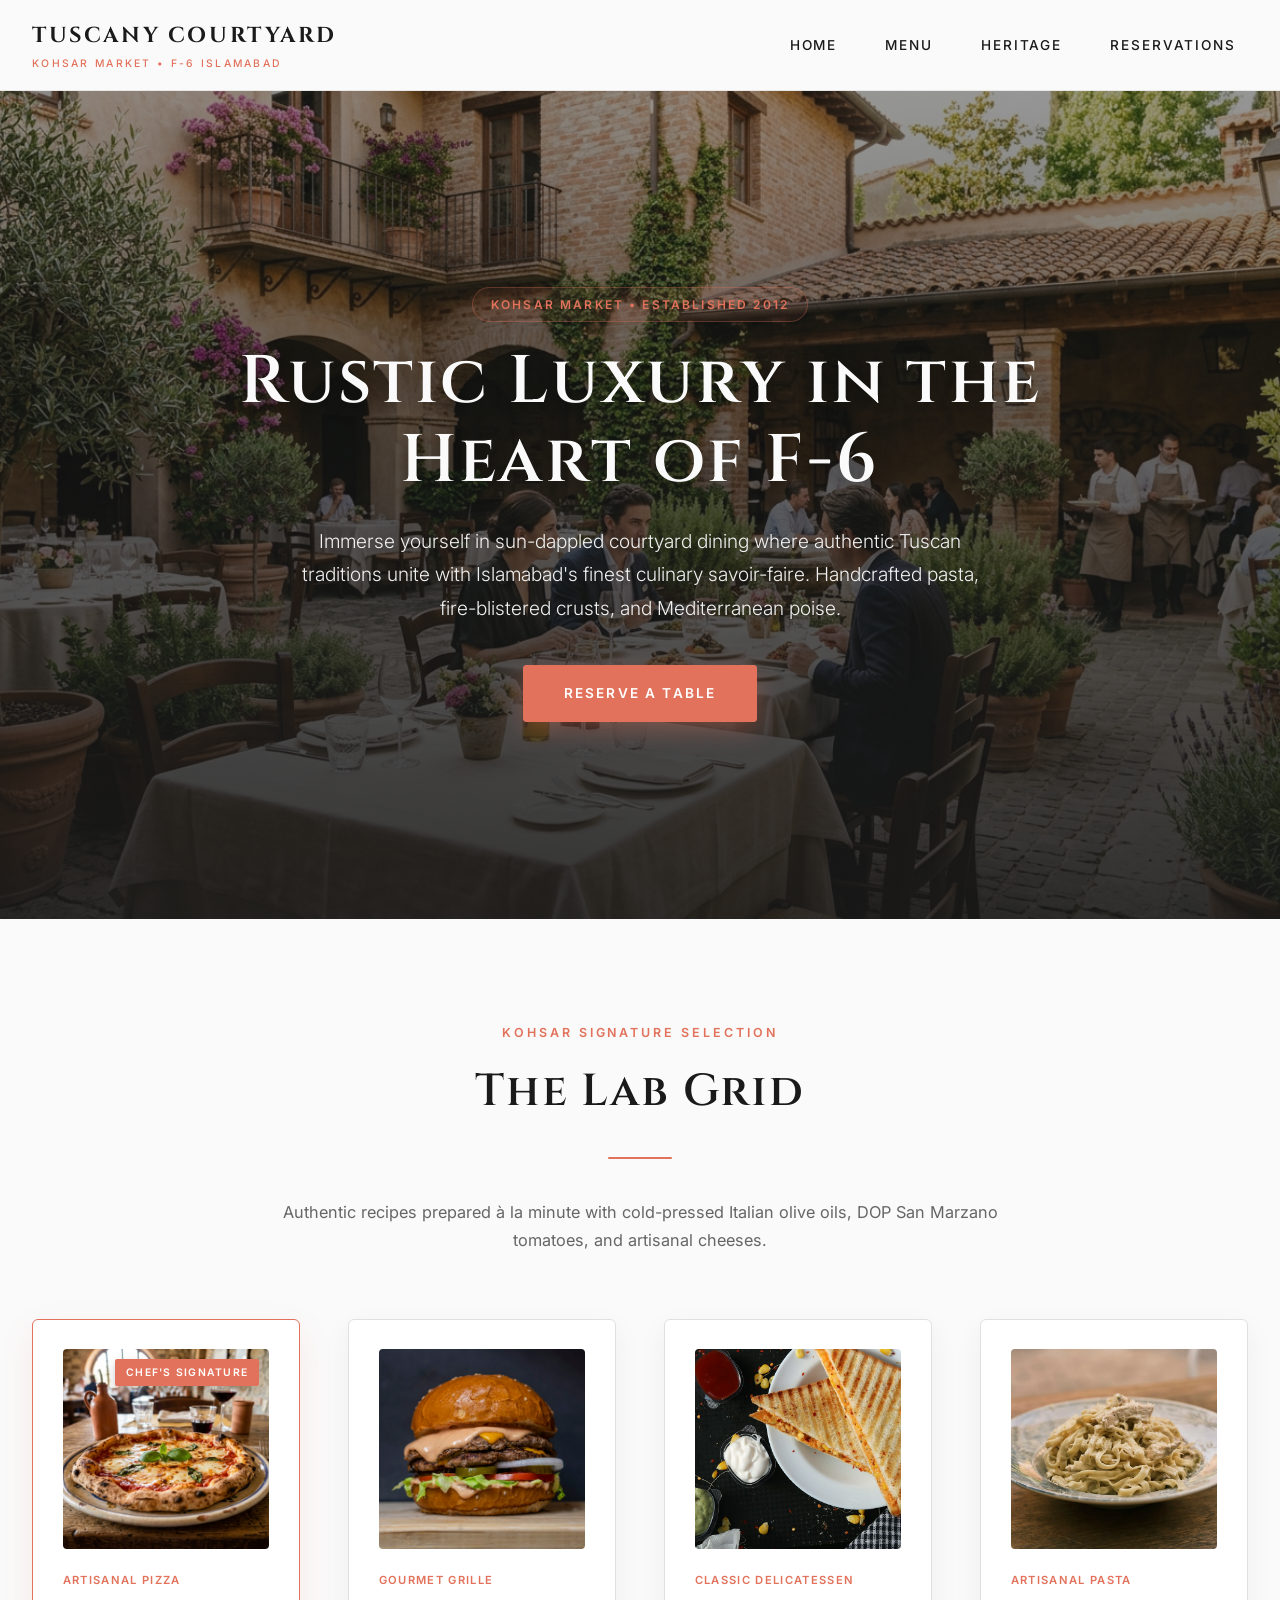
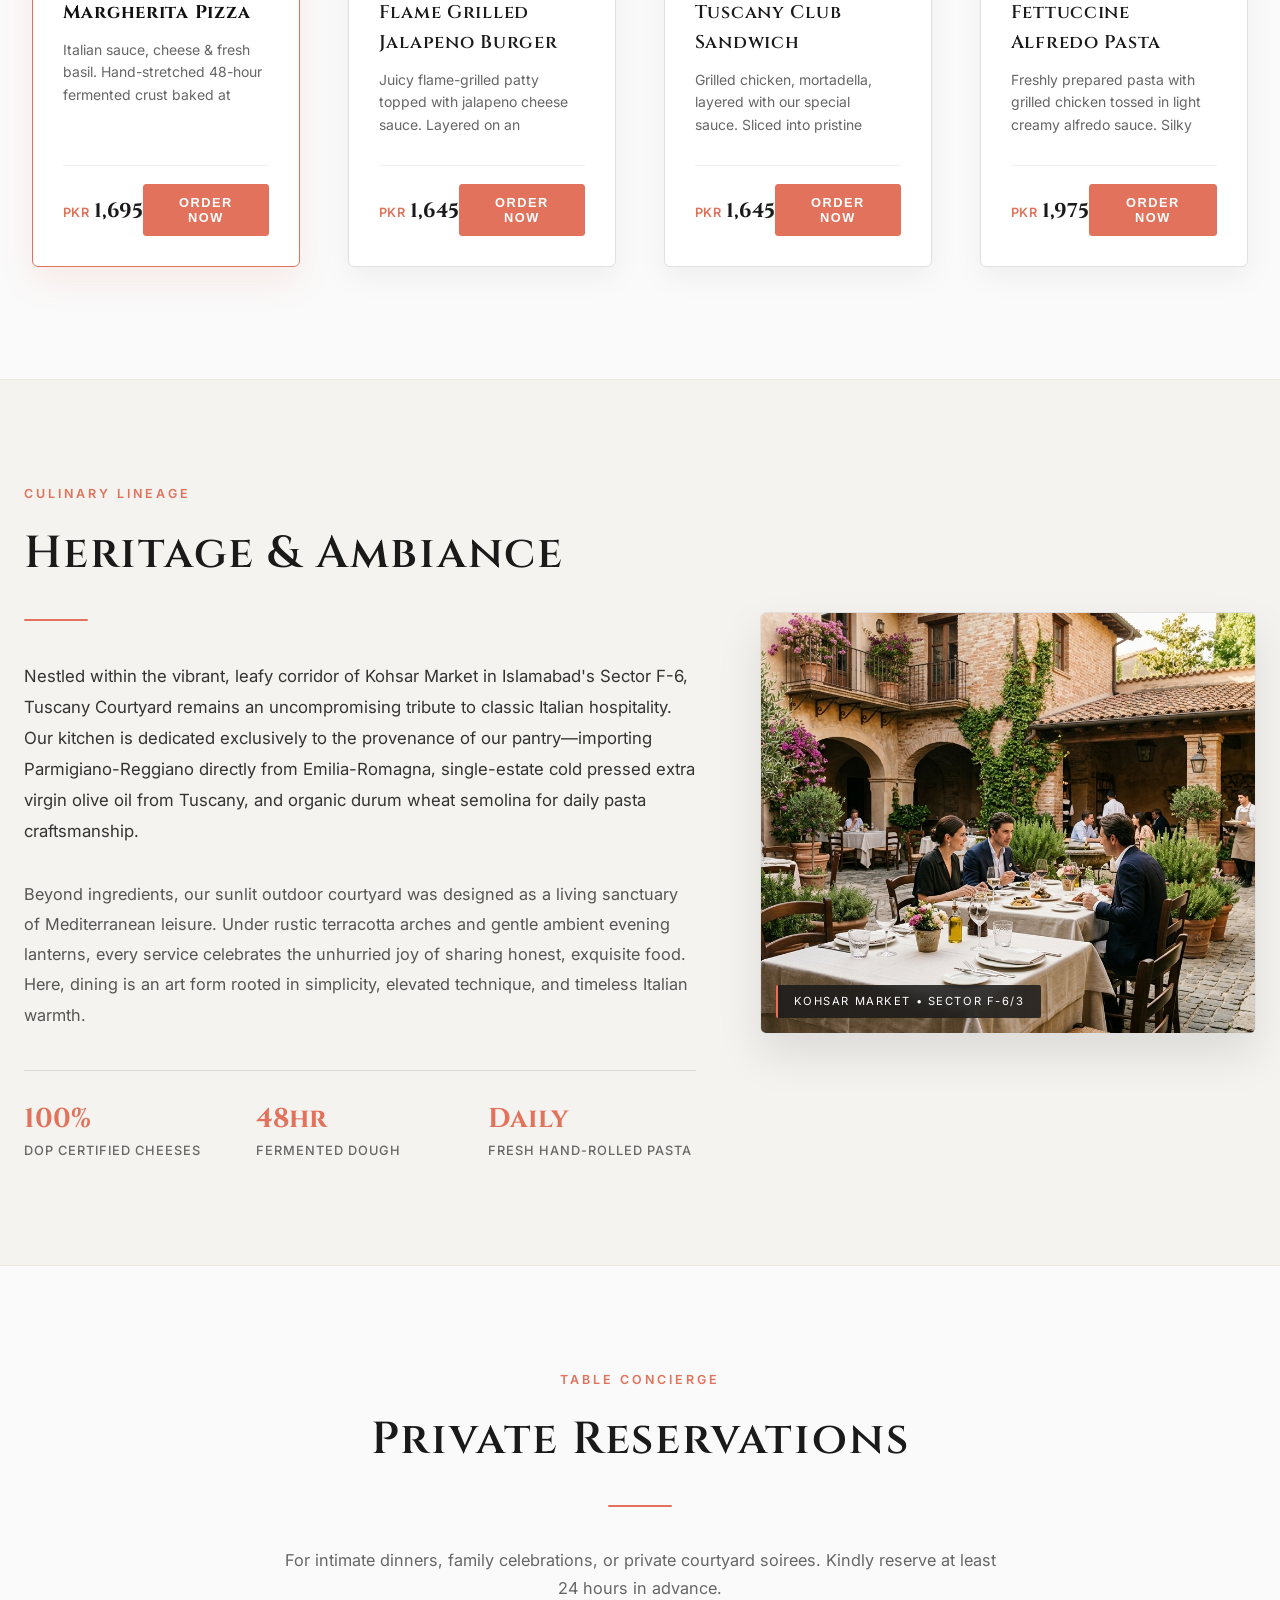
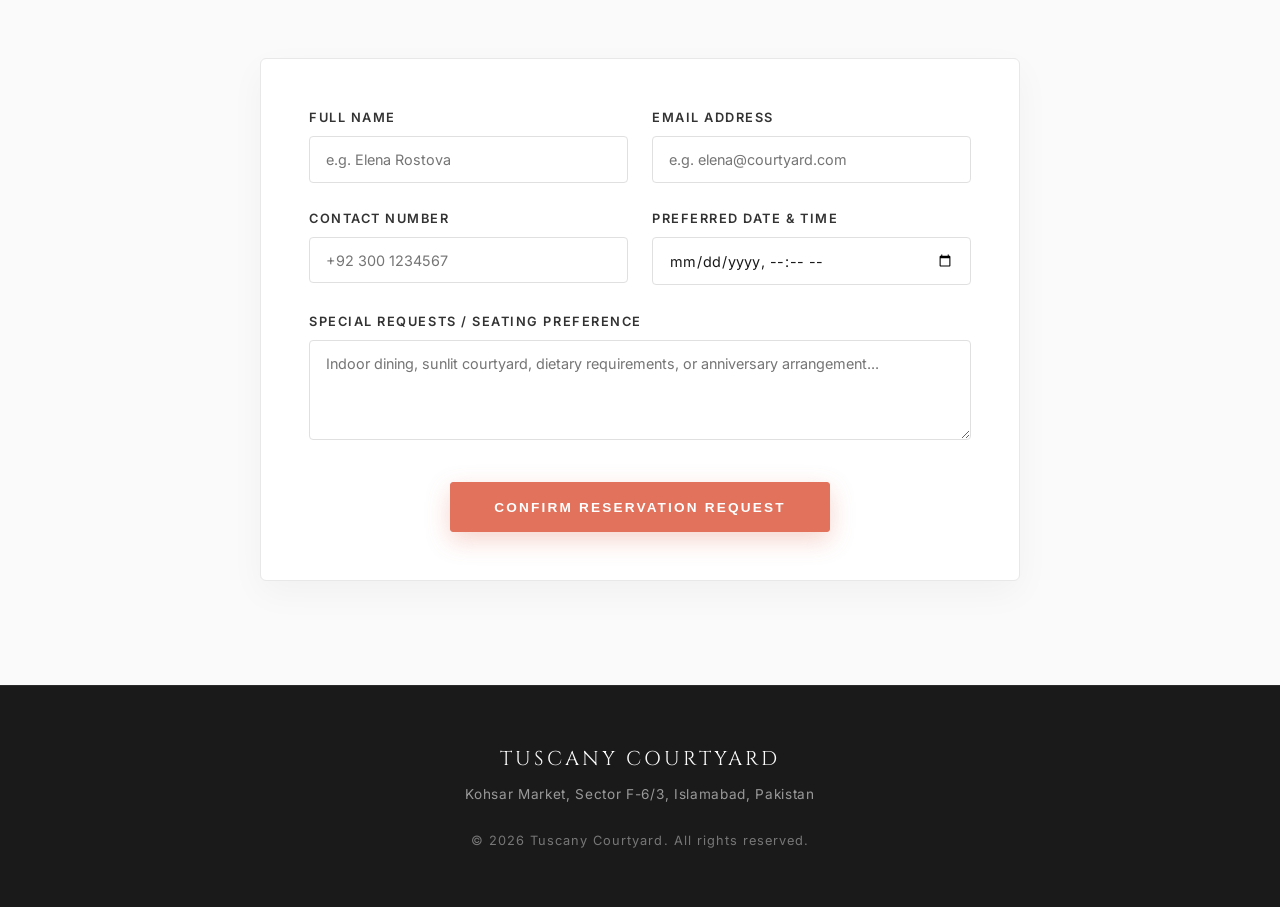
==== index.html @ bb338831 "feat: initial release of Tuscany Courtyard luxury restaurant website" ====
<!DOCTYPE html>
<html lang="en">
<head>
  <meta charset="UTF-8">
  <meta name="viewport" content="width=device-width, initial-scale=1.0">
  <meta name="description" content="Tuscany Courtyard Islamabad - Authentic Italian fine dining, artisanal pasta, wood-fired pizza, and Mediterranean ambiance in Kohsar Market, F-6/3.">
  <meta name="keywords" content="Tuscany Courtyard, Islamabad restaurant, F-6 Kohsar Market, Italian fine dining, pasta, pizza">
  <title>Tuscany Courtyard | Authentic Italian Fine Dining in F-6 Islamabad</title>

  <!-- Google Fonts: Playfair Display, Cinzel, and Inter for Luxury Editorial Typography -->
  <link rel="preconnect" href="https://fonts.googleapis.com">
  <link rel="preconnect" href="https://fonts.gstatic.com" crossorigin>
  <link href="https://fonts.googleapis.com/css2?family=Cinzel:wght@400;500;600;700&family=Inter:wght@300;400;500;600&family=Playfair+Display:ital,wght@0,400;0,600;0,700;1,400&display=swap" rel="stylesheet">

  <!-- Primary External Stylesheet -->
  <link rel="stylesheet" href="style.css">

  <!-- ==========================================================================
       ACADEMIC REQUIREMENT: Meaningful Instance of Internal CSS in <head>
       Purpose: Scoped document styling for VIP status banners, badge components,
       and state overrides for reservation notifications.
       ========================================================================== -->
  <style>
    /* Internal CSS: Scoped Status Pill Component */
    .vip-reservation-badge {
      display: inline-block;
      background-color: rgba(226, 114, 91, 0.08);
      color: #E2725B;
      border: 1px solid rgba(226, 114, 91, 0.3);
      padding: 0.4rem 1.1rem;
      font-size: 0.75rem;
      text-transform: uppercase;
      letter-spacing: 0.18em;
      font-weight: 600;
      border-radius: 50px;
      margin-bottom: 1.25rem;
    }

    /* Internal CSS: Specific override demonstrating head-level presentation */
    .exclusive-tag {
      display: inline-block;
      font-size: 0.7rem;
      font-weight: 600;
      letter-spacing: 0.12em;
      text-transform: uppercase;
      color: #E2725B;
      margin-bottom: 0.5rem;
    }
  </style>
</head>
<body>

  <!-- ==========================================================================
       1. SEMANTIC HEADER & NAVIGATION
       Technical Requirement: <nav> with display: inline-block links
       ========================================================================== -->
  <header id="site-header">
    <div class="nav-container">
      <a href="#hero" class="brand-logo">
        <span class="logo-title">Tuscany Courtyard</span>
        <span class="logo-subtitle">Kohsar Market &bull; F-6 Islamabad</span>
      </a>

      <!-- Primary Navigation Bar -->
      <nav id="primary-nav" aria-label="Main Navigation">
        <ul class="nav-links-list">
          <li class="nav-item"><a href="#hero" class="nav-link">Home</a></li>
          <li class="nav-item"><a href="#menu" class="nav-link">Menu</a></li>
          <li class="nav-item"><a href="#heritage" class="nav-link">Heritage</a></li>
          <li class="nav-item"><a href="#reservations" class="nav-link">Reservations</a></li>
        </ul>
      </nav>
    </div>
  </header>

  <!-- ==========================================================================
       2. HERO SECTION
       Heading: "Rustic Luxury in the Heart of F-6"
       Background: Tasteful high-quality image of Tuscany Courtyard's outdoor sunlit courtyard
       ========================================================================== -->
  <section id="hero" class="hero-section">
    <div class="hero-overlay"></div>
    <div class="hero-content">
      <div class="vip-reservation-badge">Kohsar Market &bull; Established 2012</div>
      <h1 class="hero-title">Rustic Luxury in the Heart of F-6</h1>
      <p class="hero-lead">
        Immerse yourself in sun-dappled courtyard dining where authentic Tuscan traditions unite with Islamabad's finest culinary savoir-faire. Handcrafted pasta, fire-blistered crusts, and Mediterranean poise.
      </p>
      
      <!-- Primary Call to Action Button (display: inline-block) -->
      <a href="#reservations" class="btn btn-primary" id="hero-reserve-btn">Reserve a Table</a>

      <!-- Academic Demonstration: Hidden decorative element using display: none -->
      <div class="decorative-secret-ribbon" aria-hidden="true">
        Summer Truffle Special Announcement - Visible on Private Tasting Nights
      </div>
    </div>
  </section>

  <!-- ==========================================================================
       3. MENU SECTION (THE LAB GRID)
       Technical Requirement: Responsive CSS Grid featuring exactly 4 authentic signature cards
       Items:
       1. Margherita Pizza (PKR 1,695)
       2. Flame Grilled Jalapeno Burger (PKR 1,645)
       3. Tuscany Club Sandwich (PKR 1,645)
       4. Fettuccine Alfredo Pasta (PKR 1,975)
       ========================================================================== -->
  <section id="menu" class="section-container">
    <div class="section-header">
      <p class="section-eyebrow">Kohsar Signature Selection</p>
      <h2 class="section-title">The Lab Grid</h2>
      
      <!-- ACADEMIC REQUIREMENT: Meaningful Inline CSS on a decorative HTML element -->
      <span class="decorative-separator" style="display: block; width: 64px; height: 2px; background: #E2725B; margin: 1.25rem auto 2.5rem; border-radius: 2px;"></span>
      
      <p class="section-description">
        Authentic recipes prepared à la minute with cold-pressed Italian olive oils, DOP San Marzano tomatoes, and artisanal cheeses.
      </p>
    </div>

    <!-- Responsive Food Cards Grid (Exactly 4 items) -->
    <div class="food-grid">

      <!-- Dish 1: Margherita Pizza (Targeted with ID #first-dish for Specificity Demonstration) -->
      <article class="food-card" id="first-dish" data-category="pizza">
        <div class="card-image-wrap">
          <img src="images/margherita_pizza.jpg" alt="Artisan Margherita Pizza at Tuscany Courtyard" class="dish-img" loading="lazy">
          <span class="card-badge">Chef's Signature</span>
        </div>
        <div class="card-body">
          <span class="exclusive-tag">Artisanal Pizza</span>
          <h3 class="card-title">Margherita Pizza</h3>
          <!-- Fixed height description with sleek overflow: auto scrollbar -->
          <div class="card-description">
            Italian sauce, cheese &amp; fresh basil. Hand-stretched 48-hour fermented crust baked at high heat for a blistered cornicione, finished with cold-pressed extra virgin olive oil and fragrant sweet Genovese basil leaves.
          </div>
          <div class="card-footer">
            <span class="price-wrapper">
              <span class="currency-tag">PKR</span>
              <span class="price-value">1,695</span>
            </span>
            <button type="button" class="btn order-btn" data-dish="Margherita Pizza">Order Now</button>
          </div>
        </div>
      </article>

      <!-- Dish 2: Flame Grilled Jalapeno Burger -->
      <article class="food-card" data-category="burger">
        <div class="card-image-wrap">
          <img src="images/jalapeno_burger.jpg" alt="Flame Grilled Jalapeno Burger at Tuscany Courtyard" class="dish-img" loading="lazy">
        </div>
        <div class="card-body">
          <span class="exclusive-tag">Gourmet Grille</span>
          <h3 class="card-title">Flame Grilled Jalapeno Burger</h3>
          <!-- Fixed height description with sleek overflow: auto scrollbar -->
          <div class="card-description">
            Juicy flame-grilled patty topped with jalapeno cheese sauce. Layered on an artisanal toasted brioche bun with crisp iceberg lettuce, sun-ripened tomatoes, pickled jalapenos, and our chef's signature spiced emulsion.
          </div>
          <div class="card-footer">
            <span class="price-wrapper">
              <span class="currency-tag">PKR</span>
              <span class="price-value">1,645</span>
            </span>
            <button type="button" class="btn order-btn" data-dish="Flame Grilled Jalapeno Burger">Order Now</button>
          </div>
        </div>
      </article>

      <!-- Dish 3: Tuscany Club Sandwich -->
      <article class="food-card" data-category="sandwich">
        <div class="card-image-wrap">
          <img src="images/club_sandwich.jpg" alt="Tuscany Club Sandwich at Tuscany Courtyard" class="dish-img" loading="lazy">
        </div>
        <div class="card-body">
          <span class="exclusive-tag">Classic Delicatessen</span>
          <h3 class="card-title">Tuscany Club Sandwich</h3>
          <!-- Fixed height description with sleek overflow: auto scrollbar -->
          <div class="card-description">
            Grilled chicken, mortadella, layered with our special sauce. Sliced into pristine triangles between golden toasted pain de mie, served alongside hand-cut herb-tossed potatoes and house-made seasoned garlic aioli.
          </div>
          <div class="card-footer">
            <span class="price-wrapper">
              <span class="currency-tag">PKR</span>
              <span class="price-value">1,645</span>
            </span>
            <button type="button" class="btn order-btn" data-dish="Tuscany Club Sandwich">Order Now</button>
          </div>
        </div>
      </article>

      <!-- Dish 4: Fettuccine Alfredo Pasta -->
      <article class="food-card" data-category="pasta">
        <div class="card-image-wrap">
          <img src="images/fettuccine_alfredo.jpg" alt="Fettuccine Alfredo Pasta at Tuscany Courtyard" class="dish-img" loading="lazy">
        </div>
        <div class="card-body">
          <span class="exclusive-tag">Artisanal Pasta</span>
          <h3 class="card-title">Fettuccine Alfredo Pasta</h3>
          <!-- Fixed height description with sleek overflow: auto scrollbar -->
          <div class="card-description">
            Freshly prepared pasta with grilled chicken tossed in light creamy alfredo sauce. Silky ribbons of egg fettuccine enrobed in aged Parmigiano-Reggiano, sweet European butter, cracked black peppercorns, and pan-seared herb chicken.
          </div>
          <div class="card-footer">
            <span class="price-wrapper">
              <span class="currency-tag">PKR</span>
              <span class="price-value">1,975</span>
            </span>
            <button type="button" class="btn order-btn" data-dish="Fettuccine Alfredo Pasta">Order Now</button>
          </div>
        </div>
      </article>

    </div>
  </section>

  <!-- ==========================================================================
       4. ABOUT SECTION (HERITAGE)
       Academic Demonstration: Physical demonstration of vertical margin collapsing
       with two consecutive paragraphs.
       ========================================================================== -->
  <section id="heritage" class="section-container heritage-section">
    <div class="heritage-layout">
      <div class="heritage-text-content">
        <p class="section-eyebrow">Culinary Lineage</p>
        <h2 class="section-title">Heritage &amp; Ambiance</h2>
        
        <!-- Meaningful Inline CSS decorative accent -->
        <span class="decorative-separator" style="display: block; width: 64px; height: 2px; background: #E2725B; margin: 1.25rem 0 2.5rem; border-radius: 2px;"></span>

        <!-- Paragraph 1: Demonstrates vertical margin-bottom (32px) -->
        <p class="heritage-lead-p">
          Nestled within the vibrant, leafy corridor of Kohsar Market in Islamabad's Sector F-6, Tuscany Courtyard remains an uncompromising tribute to classic Italian hospitality. Our kitchen is dedicated exclusively to the provenance of our pantry—importing Parmigiano-Reggiano directly from Emilia-Romagna, single-estate cold pressed extra virgin olive oil from Tuscany, and organic durum wheat semolina for daily pasta craftsmanship.
        </p>

        <!-- Paragraph 2: Demonstrates vertical margin-top (24px) which collapses into 32px -->
        <p class="heritage-sub-p">
          Beyond ingredients, our sunlit outdoor courtyard was designed as a living sanctuary of Mediterranean leisure. Under rustic terracotta arches and gentle ambient evening lanterns, every service celebrates the unhurried joy of sharing honest, exquisite food. Here, dining is an art form rooted in simplicity, elevated technique, and timeless Italian warmth.
        </p>

        <div class="heritage-features">
          <div class="feature-item">
            <span class="feature-number">100%</span>
            <span class="feature-label">DOP Certified Cheeses</span>
          </div>
          <div class="feature-item">
            <span class="feature-number">48hr</span>
            <span class="feature-label">Fermented Dough</span>
          </div>
          <div class="feature-item">
            <span class="feature-number">Daily</span>
            <span class="feature-label">Fresh Hand-Rolled Pasta</span>
          </div>
        </div>
      </div>

      <div class="heritage-visual">
        <div class="heritage-image-frame">
          <img src="images/courtyard_hero.jpg" alt="Tuscany Courtyard Outdoor Dining Space" class="heritage-img" loading="lazy">
          <div class="heritage-caption-badge">Kohsar Market &bull; Sector F-6/3</div>
        </div>
      </div>
    </div>
  </section>

  <!-- ==========================================================================
       5. CONTACT SECTION (RESERVATIONS)
       Technical Requirement: Minimalist, elegantly styled HTML form
       (Name, Email, Message/Date, Submit)
       ========================================================================== -->
  <section id="reservations" class="section-container reservations-section">
    <div class="section-header">
      <p class="section-eyebrow">Table Concierge</p>
      <h2 class="section-title">Private Reservations</h2>
      
      <!-- Meaningful Inline CSS decorative separator -->
      <span class="decorative-separator" style="display: block; width: 64px; height: 2px; background: #E2725B; margin: 1.25rem auto 2.5rem; border-radius: 2px;"></span>
      
      <p class="section-description">
        For intimate dinners, family celebrations, or private courtyard soirees. Kindly reserve at least 24 hours in advance.
      </p>
    </div>

    <div class="form-container">
      <form id="reservation-form" class="reservation-form" action="#" method="POST" onsubmit="event.preventDefault(); alert('Grazie! Your reservation request at Tuscany Courtyard has been received. Our concierge will contact you shortly.');">
        
        <div class="form-row">
          <!-- Attribute Selector: input[type="text"] -->
          <div class="form-group">
            <label for="guest-name">Full Name</label>
            <input type="text" id="guest-name" name="guest_name" placeholder="e.g. Elena Rostova" required autocomplete="name">
          </div>

          <!-- Attribute Selector: input[type="email"] -->
          <div class="form-group">
            <label for="guest-email">Email Address</label>
            <input type="email" id="guest-email" name="guest_email" placeholder="e.g. elena@courtyard.com" required autocomplete="email">
          </div>
        </div>

        <div class="form-row">
          <!-- Attribute Selector: input[type="tel"] -->
          <div class="form-group">
            <label for="guest-phone">Contact Number</label>
            <input type="tel" id="guest-phone" name="guest_phone" placeholder="+92 300 1234567" required autocomplete="tel">
          </div>

          <!-- Attribute Selector: input[type="datetime-local"] -->
          <div class="form-group">
            <label for="reservation-date">Preferred Date &amp; Time</label>
            <input type="datetime-local" id="reservation-date" name="reservation_datetime" required>
          </div>
        </div>

        <!-- Attribute Selector: textarea[name="guest_notes"] -->
        <div class="form-group">
          <label for="guest-notes">Special Requests / Seating Preference</label>
          <textarea id="guest-notes" name="guest_notes" rows="4" placeholder="Indoor dining, sunlit courtyard, dietary requirements, or anniversary arrangement..."></textarea>
        </div>

        <div class="form-submit-row">
          <button type="submit" class="btn btn-submit" id="submit-booking-btn">Confirm Reservation Request</button>
        </div>

      </form>
    </div>
  </section>

  <!-- ==========================================================================
       6. MINIMALIST FOOTER
       Requirement: Containing "© 2026 Tuscany Courtyard"
       ========================================================================== -->
  <footer id="site-footer">
    <div class="footer-inner">
      <p class="footer-brand">Tuscany Courtyard</p>
      <p class="footer-address">Kohsar Market, Sector F-6/3, Islamabad, Pakistan</p>
      <p class="footer-copyright">&copy; 2026 Tuscany Courtyard. All rights reserved.</p>
    </div>
  </footer>

</body>
</html>
---- style.css ----
/* ==========================================================================
   TUSCANY COURTYARD | KOHSAR MARKET, F-6 ISLAMABAD
   Master Architectural Stylesheet - Academic & Fine Dining Production Standard
   Aesthetic: Ultra-Luxury Mediterranean, Alabaster (#FAFAFA), Terracotta (#E2725B)
   ========================================================================== */

/* ==========================================================================
   TABLE OF CONTENTS:
   1. Universal Reset & Universal Box-Sizing (Box Model Physics)
   2. Inheritance Demonstration (Body Typography & Global Cascade)
   3. Academic Selector Suite (Element, Class, ID, Attribute, Grouping, Descendant)
   4. Display Physics (block, inline, inline-block, none)
   5. Margin Collapsing Physical Demonstration (Heritage Section)
   6. Specificity Demonstration (Conflicting Rules Explained)
   7. Cascade (Source Order) Demonstration (Identical Specificity Explained)
   8. Navigation & Header Architecture
   9. Hero Section (Moody Courtyard Background & Overlay)
   10. Menu Section & The Lab Grid Layout
   11. Micro-Interactions & Pseudo-Classes (:hover, :first-child, etc.)
   12. Pseudo-Elements (::before & ::after Animated Heading Underline)
   13. Custom Minimalist WebKit Scrollbar (Overflow Demonstration)
   14. Heritage & Reservations Layouts
   15. Footer Styling & Responsive Breakpoints
   ========================================================================== */


/* ==========================================================================
   1. UNIVERSAL BOX-SIZING (BOX MODEL REQUIREMENT)
   Applying box-sizing: border-box universally ensures that padding and borders
   are incorporated within the specified width and height, preventing accidental
   horizontal overflow and layout breakage across browsers.
   ========================================================================== */
*,
*::before,
*::after {
  box-sizing: border-box;
  margin: 0;
  padding: 0;
}


/* ==========================================================================
   2. INHERITANCE DEMONSTRATION (ELEMENT SELECTOR)
   TECHNICAL REQUIREMENT:
   Setting font-family, color, and line-height on the <body> tag demonstrates
   CSS Inheritance. Child elements (p, li, span, h3) automatically inherit these
   computed typographical properties unless explicitly overridden.
   ========================================================================== */
body {
  font-family: 'Inter', -apple-system, BlinkMacSystemFont, 'Segoe UI', Roboto, sans-serif;
  color: #1A1A1A; /* Deep Charcoal for maximum editorial contrast */
  background-color: #FAFAFA; /* Warm Alabaster luxury backdrop */
  line-height: 1.65;
  font-weight: 400;
  -webkit-font-smoothing: antialiased;
  -moz-osx-font-smoothing: grayscale;
  overflow-x: hidden;
}


/* ==========================================================================
   3. SELECTOR SUITE: GROUPING SELECTORS
   TECHNICAL REQUIREMENT: Grouping selectors to apply shared typography rules
   across multiple heading elements simultaneously.
   ========================================================================== */
h1, h2, h3, h4 {
  font-family: 'Cinzel', 'Playfair Display', Georgia, serif;
  color: #1A1A1A;
  letter-spacing: 0.04em;
  font-weight: 600;
}


/* ==========================================================================
   4. DISPLAY DEMONSTRATION: inline, block, inline-block, none
   ========================================================================== */

/* 4A. DISPLAY: INLINE
   Inline elements only take up as much width as their content and do not
   accept top/bottom margins or fixed heights. */
.currency-tag {
  display: inline;
  font-size: 0.8rem;
  letter-spacing: 0.05em;
  font-weight: 600;
  color: #E2725B;
  vertical-align: baseline;
}

/* 4B. DISPLAY: BLOCK
   Block elements occupy 100% of available container width and always begin
   on a fresh line. */
.section-description,
.card-body,
.form-group label {
  display: block;
}

/* 4C. DISPLAY: INLINE-BLOCK
   TECHNICAL REQUIREMENT: Used on navigation links and buttons.
   Inline-block allows elements to flow horizontally side-by-side like text,
   while retaining the ability to set fixed padding, width, height, and margins. */
.nav-link,
.btn,
.order-btn {
  display: inline-block;
}

/* 4D. DISPLAY: NONE
   TECHNICAL REQUIREMENT: display: none completely removes an element from the
   visual rendering tree and layout calculation (taking up 0 space), unlike
   visibility: hidden which preserves spatial dimensions. */
.decorative-secret-ribbon {
  display: none; /* Intentionally hidden for academic demonstration */
}


/* ==========================================================================
   5. SPECIFICITY DEMONSTRATION (ACADEMIC REQUIREMENT)
   ==========================================================================
   SCENARIO:
   We declare two conflicting rules targeting the card title of the first dish.
   
   RULE A (General Class Selector):
   Selector: .card-title
   Specificity Calculation: (0, 1, 0) -> 1 Class
   
   RULE B (ID + Descendant Class Selector):
   Selector: #first-dish .card-title
   Specificity Calculation: (1, 1, 0) -> 1 ID + 1 Class
   
   EXPLANATION OF THE WINNER:
   Even if Rule A were placed after Rule B in source code, RULE B WINS because
   an ID selector holds a specificity weight order of magnitude higher (1,0,0)
   than any class selector (0,1,0). Thus, the Margherita card title receives
   the specific dark charcoal styling defined under #first-dish .card-title.
   ========================================================================== */

/* Rule A: General class selector targeting all card titles */
.card-title {
  color: #1A1A1A;
  font-size: 1.15rem;
  margin-bottom: 0.65rem;
  transition: color 0.3s ease-in-out;
}

/* Rule B: ID + Descendant selector targeting the first dish title */
#first-dish .card-title {
  color: #111111; /* WINS SPECIFICITY: ID (1,0,0) dominates over Class (0,1,0) */
  font-weight: 700;
}


/* ==========================================================================
   6. CASCADE (SOURCE ORDER) DEMONSTRATION (ACADEMIC REQUIREMENT)
   ==========================================================================
   SCENARIO:
   Below are two conflicting background declarations targeting .order-btn.
   
   RULE 1: .order-btn { background-color: #1A1A1A; }
   RULE 2: .order-btn { background-color: #E2725B; }
   
   SPECIFICITY:
   Both rules have IDENTICAL specificity: (0, 1, 0) for a single class selector.
   
   EXPLANATION OF THE WINNER:
   When two or more rules have equal specificity and equal origin/importance,
   the CSS Cascade resolves the tie through "Source Order": the rule declared
   LATEST (furthest down the stylesheet) overrides preceding declarations.
   Therefore, RULE 2 wins, giving the order buttons their terracotta background.
   ========================================================================== */

/* Cascade Candidate 1 */
.order-btn {
  background-color: #1A1A1A; /* Charcoal: Overridden by the next identical-specificity rule */
}

/* Cascade Candidate 2: WINS DUE TO CASCADE SOURCE ORDER (Declared last) */
.order-btn {
  background-color: #E2725B; /* Terracotta: WINS because it appears lower in the cascade */
  color: #FFFFFF;
  border: 1px solid #E2725B;
  padding: 0.65rem 1.4rem;
  font-size: 0.8rem;
  letter-spacing: 0.12em;
  text-transform: uppercase;
  font-weight: 600;
  border-radius: 3px;
  cursor: pointer;
  text-decoration: none;
  transition: all 0.3s ease-in-out;
}


/* ==========================================================================
   7. VERTICAL MARGIN COLLAPSING PHYSICAL DEMONSTRATION
   ==========================================================================
   TECHNICAL REQUIREMENT (HERITAGE SECTION):
   When two vertical block-level margins touch in the normal document flow:
   - .heritage-lead-p has margin-bottom: 32px;
   - .heritage-sub-p has margin-top: 24px;
   
   PHYSICS BEHIND COLLAPSE:
   Instead of summing together into a 56px gap (32px + 24px), the CSS box model
   physically collapses the adjacent vertical margins into one single margin
   equal to the MAXIMUM of the two values: MAX(32px, 24px) = exactly 32px!
   ========================================================================== */
.heritage-lead-p {
  margin-bottom: 32px; /* Margin collapsing participant A */
  font-size: 1.05rem;
  color: #333333;
  line-height: 1.85;
}

.heritage-sub-p {
  margin-top: 24px; /* Margin collapsing participant B (collapses into 32px) */
  font-size: 1.02rem;
  color: #555555;
  line-height: 1.85;
}


/* ==========================================================================
   8. SELECTOR SUITE: ATTRIBUTE & DESCENDANT SELECTORS
   ========================================================================== */

/* Descendant Selector: Targets links nested inside navigation item list */
.nav-links-list .nav-item .nav-link {
  color: #1A1A1A;
  text-decoration: none;
  font-size: 0.85rem;
  font-weight: 500;
  letter-spacing: 0.14em;
  text-transform: uppercase;
  padding: 0.5rem 0.75rem;
  position: relative;
  transition: color 0.3s ease-in-out;
}

/* Descendant Selector: Targets descriptions specifically within food cards */
.food-card .card-description {
  font-size: 0.875rem;
  color: #666666;
  line-height: 1.6;
}

/* Attribute Selectors: Precision targeting of form inputs by type and attribute */
input[type="text"],
input[type="email"],
input[type="tel"],
input[type="datetime-local"],
textarea[name="guest_notes"] {
  width: 100%;
  padding: 0.85rem 1rem;
  font-family: 'Inter', sans-serif;
  font-size: 0.9rem;
  color: #1A1A1A;
  background-color: #FFFFFF;
  border: 1px solid #E0E0E0;
  border-radius: 4px;
  outline: none;
  transition: border-color 0.3s ease-in-out, box-shadow 0.3s ease-in-out;
}

/* Attribute Selector Focus State */
input[type="text"]:focus,
input[type="email"]:focus,
input[type="tel"]:focus,
input[type="datetime-local"]:focus,
textarea[name="guest_notes"]:focus {
  border-color: #E2725B;
  box-shadow: 0 0 0 3px rgba(226, 114, 91, 0.12);
}

/* Attribute Selector for Food Card category categorization */
article[data-category="pizza"] {
  position: relative;
}


/* ==========================================================================
   9. HEADER & NAVIGATION ARCHITECTURE
   ========================================================================== */
#site-header {
  position: sticky;
  top: 0;
  z-index: 1000;
  background: rgba(250, 250, 250, 0.92);
  backdrop-filter: blur(12px);
  -webkit-backdrop-filter: blur(12px);
  border-bottom: 1px solid rgba(224, 224, 224, 0.7);
  padding: 1.1rem 2rem;
  transition: background-color 0.3s ease-in-out;
}

.nav-container {
  max-width: 1280px;
  margin: 0 auto;
  display: flex;
  justify-content: space-between;
  align-items: center;
}

.brand-logo {
  text-decoration: none;
  display: flex;
  flex-direction: column;
}

.logo-title {
  font-family: 'Cinzel', serif;
  font-size: 1.35rem;
  font-weight: 700;
  letter-spacing: 0.12em;
  color: #1A1A1A;
  text-transform: uppercase;
}

.logo-subtitle {
  font-size: 0.65rem;
  letter-spacing: 0.22em;
  text-transform: uppercase;
  color: #E2725B;
  font-weight: 500;
  margin-top: 0.1rem;
}

.nav-links-list {
  list-style: none;
  display: flex;
  gap: 1.5rem;
  align-items: center;
}

.nav-item {
  display: inline-block;
}


/* ==========================================================================
   10. HERO SECTION ARCHITECTURE
   Tasteful high-res courtyard image background with atmospheric gradient overlay
   ========================================================================== */
.hero-section {
  position: relative;
  min-height: 92vh;
  display: flex;
  align-items: center;
  justify-content: center;
  text-align: center;
  padding: 6rem 1.5rem;
  background-image: url('images/courtyard_hero.jpg');
  background-size: cover;
  background-position: center center;
  background-repeat: no-repeat;
  color: #FFFFFF;
}

/* Atmospheric Sun-Kissed Vignette & Luxury Gradient Overlay */
.hero-overlay {
  position: absolute;
  top: 0;
  left: 0;
  right: 0;
  bottom: 0;
  background: linear-gradient(
    180deg,
    rgba(26, 26, 26, 0.45) 0%,
    rgba(26, 26, 26, 0.72) 60%,
    rgba(26, 26, 26, 0.88) 100%
  );
  z-index: 1;
}

.hero-content {
  position: relative;
  z-index: 2;
  max-width: 840px;
  margin: 0 auto;
}

.hero-title {
  font-size: clamp(2.4rem, 5.5vw, 4.2rem);
  font-weight: 600;
  color: #FAFAFA;
  line-height: 1.18;
  margin-bottom: 1.5rem;
  text-shadow: 0 4px 18px rgba(0, 0, 0, 0.4);
}

.hero-lead {
  font-size: clamp(1rem, 1.6vw, 1.2rem);
  color: #F0F0F0;
  max-width: 680px;
  margin: 0 auto 2.5rem;
  line-height: 1.75;
  font-weight: 300;
}

/* Primary Button Styling */
.btn-primary {
  background-color: #E2725B;
  color: #FFFFFF;
  border: 1px solid #E2725B;
  padding: 1rem 2.5rem;
  font-size: 0.85rem;
  letter-spacing: 0.16em;
  text-transform: uppercase;
  font-weight: 600;
  border-radius: 3px;
  text-decoration: none;
  box-shadow: 0 8px 24px rgba(226, 114, 91, 0.35);
  transition: all 0.3s ease-in-out;
}


/* ==========================================================================
   11. SECTION SHARED ARCHITECTURE & PSEUDO-ELEMENT UNDERLINE
   TECHNICAL REQUIREMENT:
   Use ::before and ::after to create a minimalist, animated underline effect
   on section headings when hovered.
   ========================================================================== */
.section-container {
  max-width: 1280px;
  margin: 0 auto;
  padding: 6.5rem 1.5rem;
}

.section-header {
  text-align: center;
  max-width: 720px;
  margin: 0 auto 3.5rem;
}

.section-eyebrow {
  font-size: 0.78rem;
  text-transform: uppercase;
  letter-spacing: 0.24em;
  color: #E2725B;
  font-weight: 600;
  margin-bottom: 0.75rem;
}

/* SECTION HEADING WITH ANIMATED UNDERLINE PSEUDO-ELEMENTS */
.section-title {
  font-size: clamp(2rem, 3.8vw, 2.8rem);
  position: relative;
  display: inline-block;
  padding-bottom: 0.5rem;
  cursor: pointer;
}

/* Base line layer using ::before */
.section-title::before {
  content: "";
  position: absolute;
  bottom: 0;
  left: 50%;
  width: 0;
  height: 2px;
  background-color: #E2725B;
  transform: translateX(-50%);
  transition: width 0.3s ease-in-out;
}

/* Center accent pip using ::after */
.section-title::after {
  content: "";
  position: absolute;
  bottom: -3px;
  left: 50%;
  width: 8px;
  height: 8px;
  background-color: #1A1A1A;
  border-radius: 50%;
  transform: translateX(-50%) scale(0);
  transition: transform 0.3s ease-in-out;
}

/* On hover, the underline seamlessly expands outward from the center */
.section-title:hover::before {
  width: 100%;
}

.section-title:hover::after {
  transform: translateX(-50%) scale(1);
}

.section-description {
  font-size: 1.02rem;
  color: #666666;
  line-height: 1.7;
}


/* ==========================================================================
   12. MENU SECTION (THE LAB GRID) & BOX MODEL PHYSICS
   TECHNICAL REQUIREMENTS:
   - Responsive CSS Grid featuring exactly 4 signature food cards
   - Box model: clear padding (2rem), subtle border (1px solid #E0E0E0),
     margin, soft expensive box-shadow (0 10px 30px rgba(0,0,0,0.05)),
     sharp/elegant border-radius.
   - Max-width and min-height constraints.
   - Fixed height on description with overflow: auto & custom scrollbar.
   ========================================================================== */
.food-grid {
  display: grid;
  grid-template-columns: repeat(auto-fit, minmax(280px, 1fr));
  gap: 2rem;
  justify-content: center;
  align-items: stretch;
}

/* BOX MODEL SPECIFICATION FOR FOOD CARDS */
.food-card {
  background-color: #FFFFFF;
  padding: 1.85rem; /* Clear 2rem-tier internal breathing room */
  border: 1px solid #E0E0E0; /* Subtle 1px boundary */
  margin: 0.5rem; /* Deliberate box-model external separation */
  box-shadow: 0 10px 30px rgba(0, 0, 0, 0.05); /* Soft, expensive ambient shadow */
  border-radius: 6px; /* Elegant, crisp architectural radius */
  max-width: 340px; /* Explicit max-width constraint */
  min-height: 520px; /* Explicit min-height constraint */
  display: flex;
  flex-direction: column;
  justify-content: space-between;
  transition: transform 0.3s ease-in-out, box-shadow 0.3s ease-in-out, border-color 0.3s ease-in-out;
}

/* Subtle elevation on hover for cards */
.food-card:hover {
  transform: translateY(-4px);
  box-shadow: 0 18px 40px rgba(0, 0, 0, 0.08);
}

/* ==========================================================================
   MICRO-INTERACTION: :first-child ELEVATION (ACADEMIC REQUIREMENT)
   Apply a distinct, elevated style to the first food card using :first-child.
   ========================================================================== */
.food-card:first-child {
  border: 1px solid #E2725B; /* Delicate terracotta luxury highlight */
  box-shadow: 0 14px 35px rgba(226, 114, 91, 0.12);
  position: relative;
}

/* Card Image Wrapper */
.card-image-wrap {
  position: relative;
  width: 100%;
  height: 200px;
  overflow: hidden;
  border-radius: 4px;
  margin-bottom: 1.4rem;
  background-color: #F0F0F0;
}

.dish-img {
  width: 100%;
  height: 100%;
  object-fit: cover;
  transition: transform 0.4s ease-in-out;
}

.food-card:hover .dish-img {
  transform: scale(1.05);
}

.card-badge {
  position: absolute;
  top: 10px;
  right: 10px;
  background: #E2725B;
  color: #FFFFFF;
  font-size: 0.65rem;
  font-weight: 600;
  letter-spacing: 0.12em;
  text-transform: uppercase;
  padding: 0.3rem 0.7rem;
  border-radius: 2px;
  box-shadow: 0 4px 10px rgba(0, 0, 0, 0.2);
}

.card-body {
  flex-grow: 1;
  display: flex;
  flex-direction: column;
}

/* ==========================================================================
   13. FIXED HEIGHT & OVERFLOW: AUTO (CUSTOM WEBKIT SCROLLBAR)
   TECHNICAL REQUIREMENT:
   Fixed height on food card descriptions, using overflow: auto with a custom
   sleek, minimalist scrollbar.
   ========================================================================== */
.card-description {
  height: 72px; /* Fixed height constraint */
  overflow-y: auto; /* Activates overflow scroll handling */
  margin-bottom: 1.5rem;
  padding-right: 0.45rem;
}

/* Custom Minimalist Scrollbar for Card Description Overflow */
.card-description::-webkit-scrollbar {
  width: 4px; /* Super sleek 4px profile */
}

.card-description::-webkit-scrollbar-track {
  background: rgba(0, 0, 0, 0.03);
  border-radius: 4px;
}

.card-description::-webkit-scrollbar-thumb {
  background-color: #D6D6D6;
  border-radius: 4px;
  transition: background-color 0.3s ease;
}

.card-description::-webkit-scrollbar-thumb:hover {
  background-color: #E2725B; /* Shifts to terracotta upon user scroll interaction */
}

/* For Firefox minimal scrollbar styling */
.card-description {
  scrollbar-width: thin;
  scrollbar-color: #D6D6D6 rgba(0, 0, 0, 0.03);
}

/* Card Footer: Price and Order Action */
.card-footer {
  display: flex;
  justify-content: space-between;
  align-items: center;
  border-top: 1px solid #F0F0F0;
  padding-top: 1.1rem;
  margin-top: auto;
}

.price-wrapper {
  display: flex;
  align-items: baseline;
  gap: 0.25rem;
}

.price-value {
  font-family: 'Cinzel', serif;
  font-size: 1.25rem;
  font-weight: 700;
  color: #1A1A1A;
}


/* ==========================================================================
   14. MICRO-INTERACTIONS: :HOVER & TACTILE SCALE PSEUDO-CLASSES
   TECHNICAL REQUIREMENT:
   - Smooth 0.3s ease-in-out transitions.
   - :hover on navigation links (terracotta shift #E2725B).
   - :hover on buttons (tactile scale down to 0.98).
   ========================================================================== */
.nav-link:hover {
  color: #E2725B;
}

/* Nav Link Subtle Underline Transition */
.nav-link::after {
  content: "";
  position: absolute;
  bottom: 0;
  left: 0.75rem;
  right: 0.75rem;
  height: 1px;
  background-color: #E2725B;
  transform: scaleX(0);
  transition: transform 0.3s ease-in-out;
}

.nav-link:hover::after {
  transform: scaleX(1);
}

/* Tactile Scale Feedback on Buttons */
.btn:hover,
.order-btn:hover {
  transform: scale(0.98); /* Tactile depression feedback */
  box-shadow: 0 4px 14px rgba(226, 114, 91, 0.3);
}

.btn:active,
.order-btn:active {
  transform: scale(0.95);
}


/* ==========================================================================
   15. HERITAGE SECTION LAYOUT & STATS
   ========================================================================== */
.heritage-section {
  background-color: #F5F3EF; /* Subtle warm Tuscan linen nuance */
  border-top: 1px solid #ECE7DE;
  border-bottom: 1px solid #ECE7DE;
}

.heritage-layout {
  display: grid;
  grid-template-columns: 1.15fr 0.85fr;
  gap: 4rem;
  align-items: center;
}

.heritage-features {
  display: grid;
  grid-template-columns: repeat(3, 1fr);
  gap: 1.5rem;
  margin-top: 2.5rem;
  padding-top: 2rem;
  border-top: 1px solid rgba(26, 26, 26, 0.1);
}

.feature-item {
  display: flex;
  flex-direction: column;
}

.feature-number {
  font-family: 'Cinzel', serif;
  font-size: 1.7rem;
  font-weight: 700;
  color: #E2725B;
  line-height: 1.2;
}

.feature-label {
  font-size: 0.8rem;
  color: #666666;
  text-transform: uppercase;
  letter-spacing: 0.08em;
  font-weight: 500;
  margin-top: 0.3rem;
}

.heritage-visual {
  position: relative;
}

.heritage-image-frame {
  position: relative;
  border-radius: 6px;
  overflow: hidden;
  box-shadow: 0 20px 45px rgba(0, 0, 0, 0.1);
  border: 1px solid #E0E0E0;
}

.heritage-img {
  width: 100%;
  height: 420px;
  object-fit: cover;
  display: block;
}

.heritage-caption-badge {
  position: absolute;
  bottom: 15px;
  left: 15px;
  background: rgba(26, 26, 26, 0.85);
  backdrop-filter: blur(8px);
  color: #FFFFFF;
  font-size: 0.7rem;
  letter-spacing: 0.14em;
  text-transform: uppercase;
  padding: 0.45rem 1rem;
  border-radius: 2px;
  border-left: 2px solid #E2725B;
}


/* ==========================================================================
   16. PRIVATE RESERVATIONS FORM ARCHITECTURE
   ========================================================================== */
.reservations-section {
  background-color: #FAFAFA;
}

.form-container {
  max-width: 760px;
  margin: 0 auto;
  background: #FFFFFF;
  padding: 3rem;
  border-radius: 6px;
  border: 1px solid #E8E8E8;
  box-shadow: 0 12px 35px rgba(0, 0, 0, 0.04);
}

.reservation-form {
  display: flex;
  flex-direction: column;
  gap: 1.6rem;
}

.form-row {
  display: grid;
  grid-template-columns: 1fr 1fr;
  gap: 1.5rem;
}

.form-group {
  display: flex;
  flex-direction: column;
  gap: 0.5rem;
}

.form-group label {
  font-size: 0.8rem;
  letter-spacing: 0.12em;
  text-transform: uppercase;
  font-weight: 600;
  color: #333333;
}

textarea[name="guest_notes"] {
  resize: vertical;
  min-height: 100px;
}

.form-submit-row {
  text-align: center;
  margin-top: 1rem;
}

.btn-submit {
  width: 100%;
  max-width: 380px;
  background-color: #E2725B;
  color: #FFFFFF;
  border: 1px solid #E2725B;
  padding: 1.05rem 2rem;
  font-size: 0.85rem;
  letter-spacing: 0.16em;
  text-transform: uppercase;
  font-weight: 600;
  border-radius: 3px;
  cursor: pointer;
  box-shadow: 0 8px 24px rgba(226, 114, 91, 0.3);
  transition: all 0.3s ease-in-out;
}


/* ==========================================================================
   17. MINIMALIST FOOTER
   ========================================================================== */
#site-footer {
  background-color: #1A1A1A;
  color: #ECECEC;
  padding: 3.5rem 1.5rem;
  text-align: center;
  border-top: 1px solid #2A2A2A;
}

.footer-inner {
  max-width: 600px;
  margin: 0 auto;
}

.footer-brand {
  font-family: 'Cinzel', serif;
  font-size: 1.25rem;
  letter-spacing: 0.15em;
  text-transform: uppercase;
  color: #FAFAFA;
  margin-bottom: 0.5rem;
}

.footer-address {
  font-size: 0.85rem;
  color: #999999;
  letter-spacing: 0.05em;
  margin-bottom: 1.5rem;
}

.footer-copyright {
  font-size: 0.8rem;
  color: #777777;
  letter-spacing: 0.08em;
}


/* ==========================================================================
   18. RESPONSIVE MEDIA QUERIES
   ========================================================================== */
@media (max-width: 900px) {
  .heritage-layout {
    grid-template-columns: 1fr;
    gap: 2.5rem;
  }
  
  .form-row {
    grid-template-columns: 1fr;
    gap: 1.2rem;
  }
}

@media (max-width: 768px) {
  #site-header {
    padding: 1rem;
  }

  .nav-container {
    flex-direction: column;
    gap: 1rem;
  }

  .nav-links-list {
    gap: 0.85rem;
    flex-wrap: wrap;
    justify-content: center;
  }

  .section-container {
    padding: 4rem 1.25rem;
  }

  .form-container {
    padding: 1.75rem 1.25rem;
  }

  .heritage-features {
    grid-template-columns: 1fr;
    gap: 1rem;
  }
}
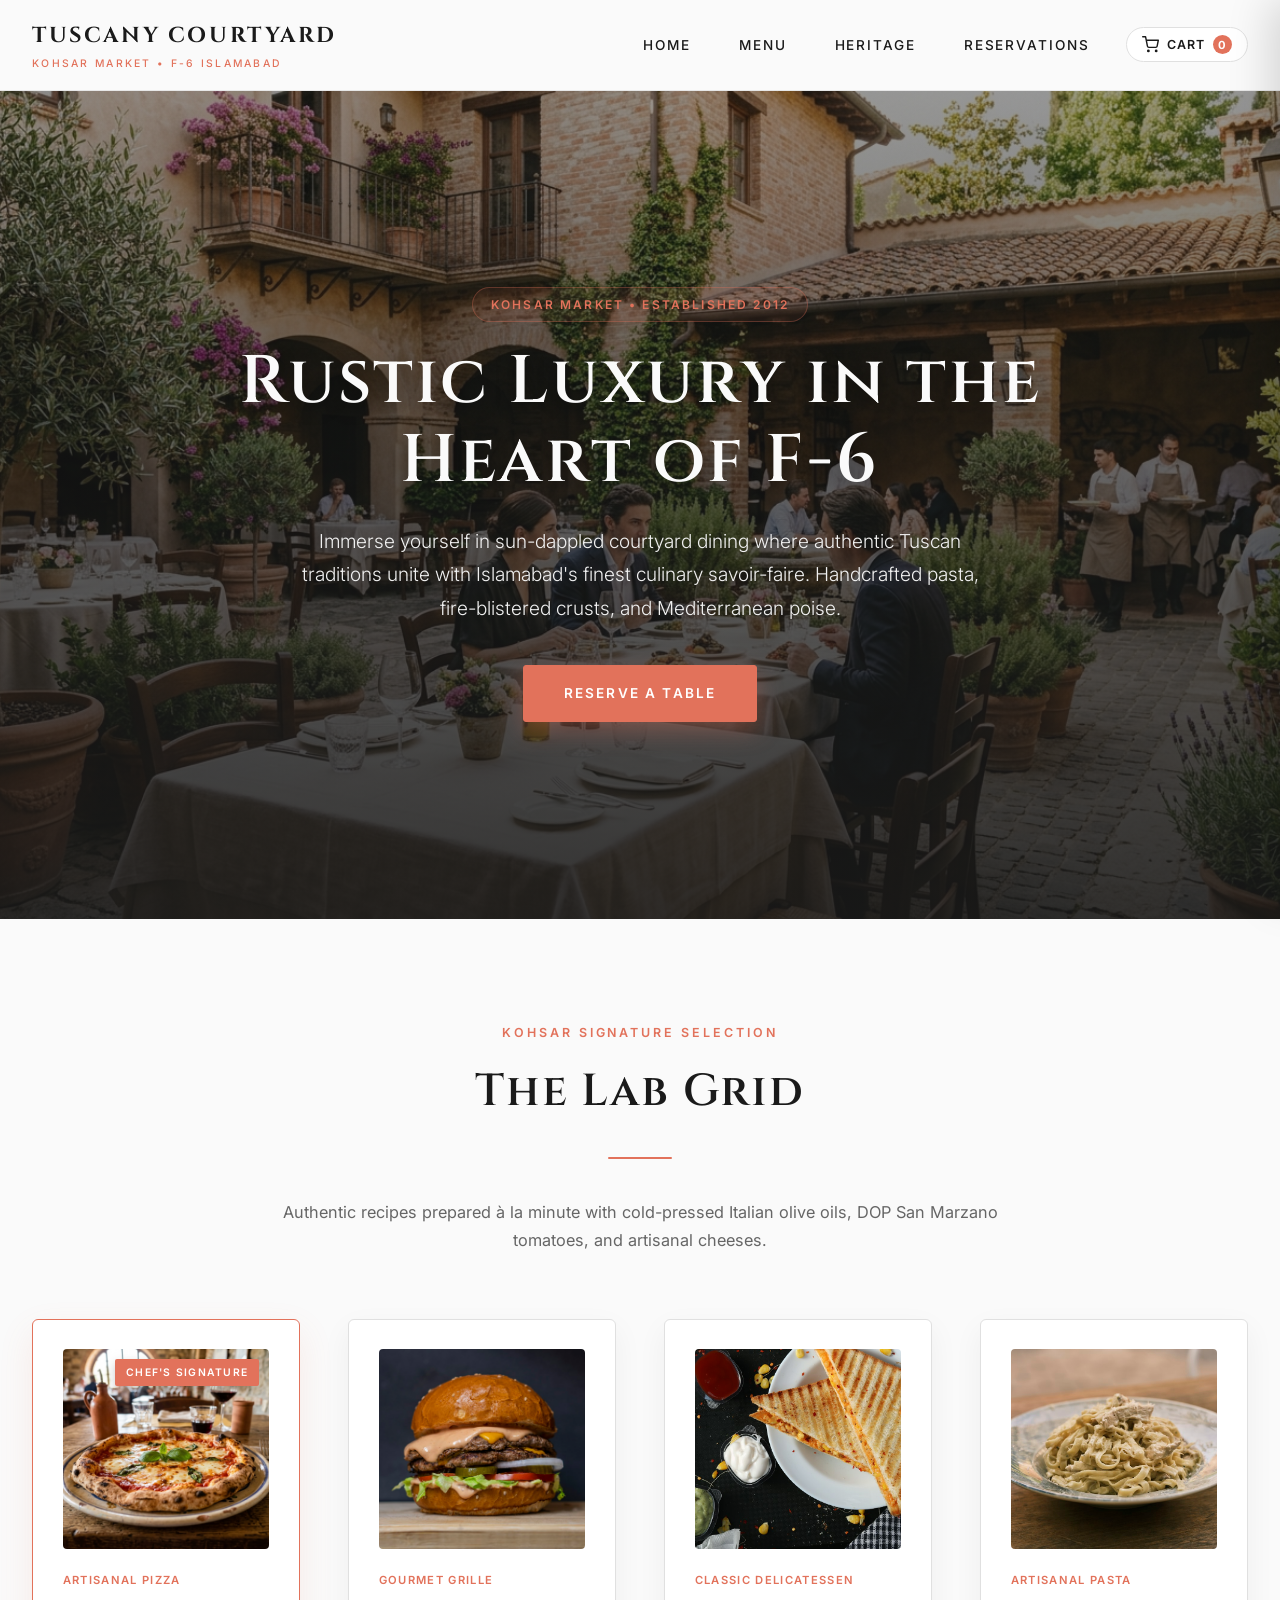
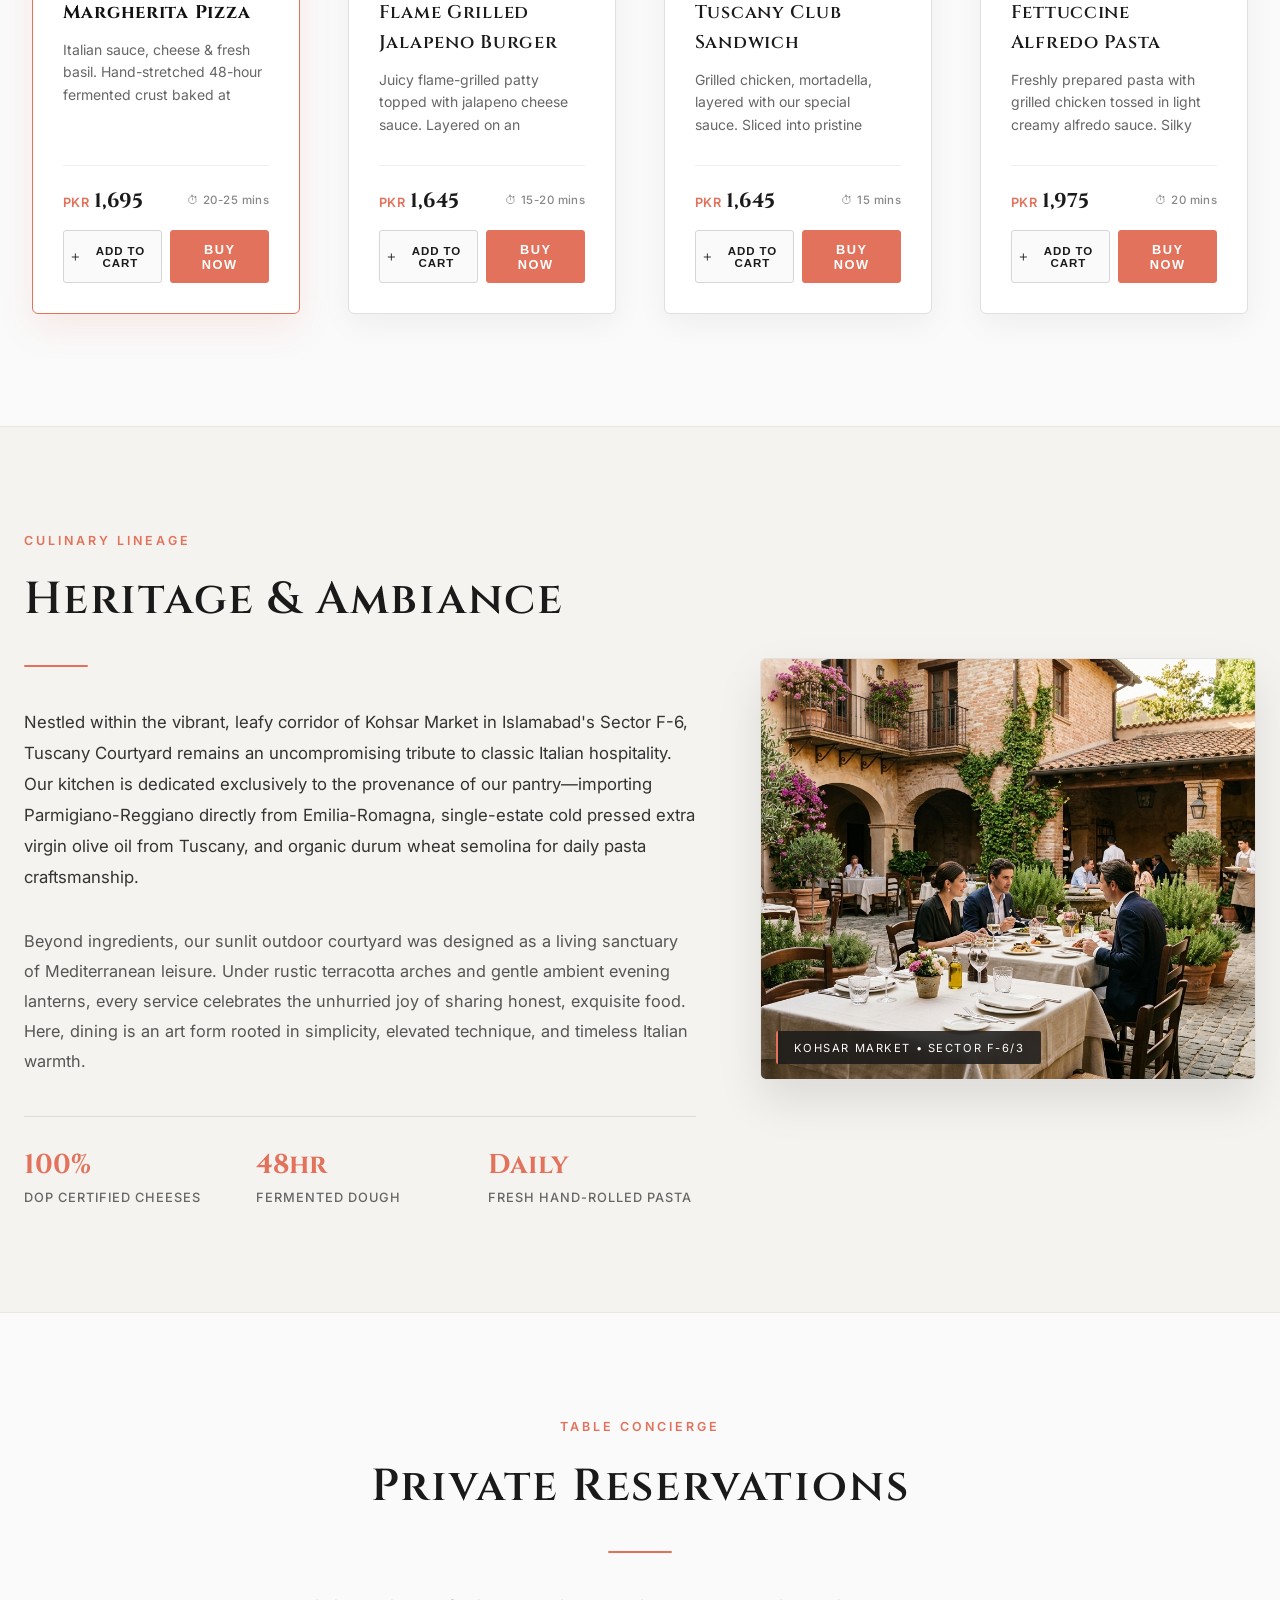
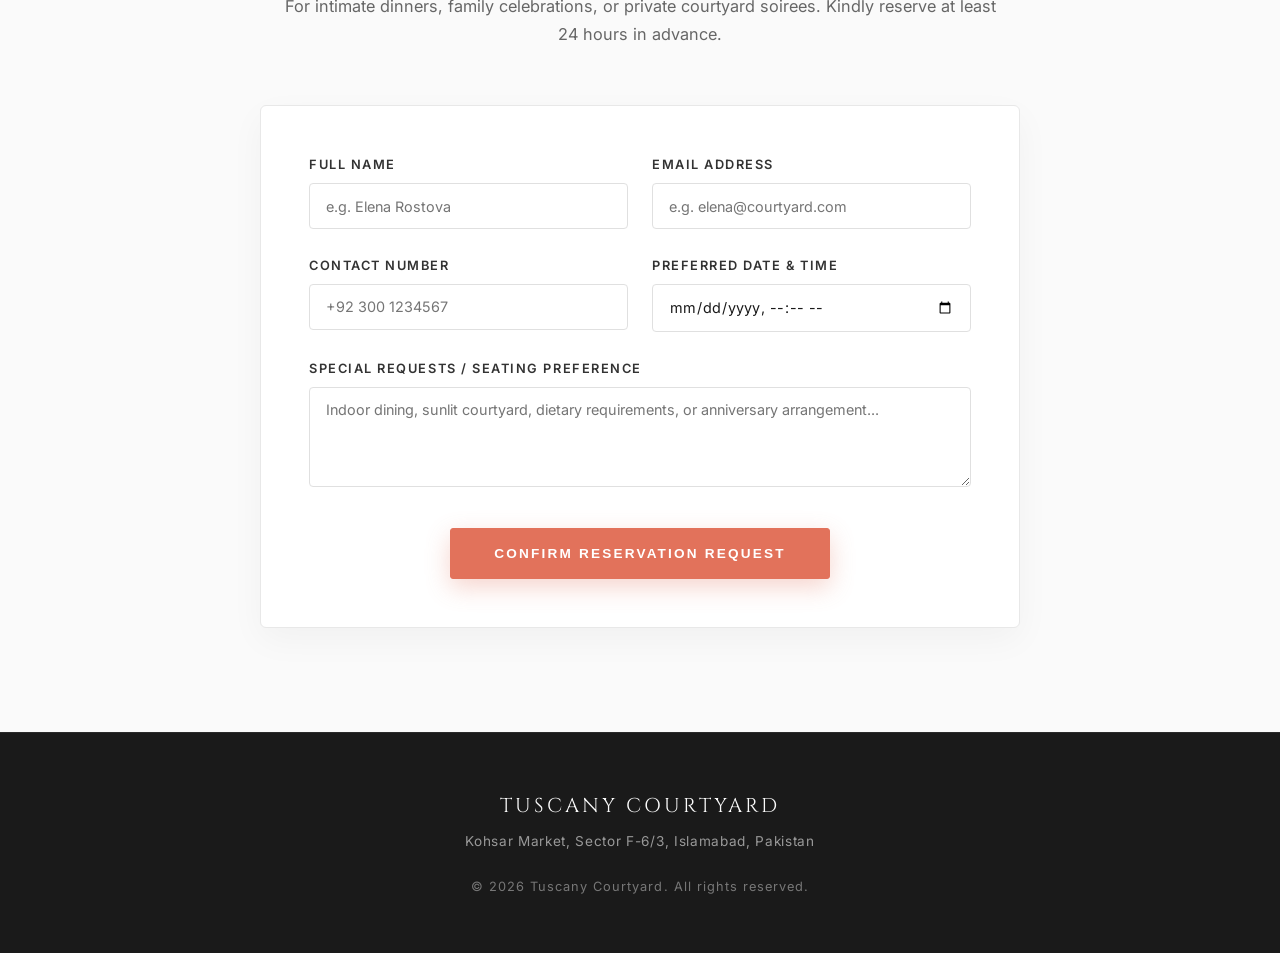
==== commit 5171fa7c: "feat: add working Buy Now direct checkout, interactive Add to Cart, cart drawer, and order confirmat" ====
--- a/index.html
+++ b/index.html
@@ -53,6 +53,7 @@
   <!-- ==========================================================================
        1. SEMANTIC HEADER & NAVIGATION
        Technical Requirement: <nav> with display: inline-block links
+       Enhanced with Interactive Luxury Cart Trigger
        ========================================================================== -->
   <header id="site-header">
     <div class="nav-container">
@@ -68,6 +69,18 @@
           <li class="nav-item"><a href="#menu" class="nav-link">Menu</a></li>
           <li class="nav-item"><a href="#heritage" class="nav-link">Heritage</a></li>
           <li class="nav-item"><a href="#reservations" class="nav-link">Reservations</a></li>
+          <!-- Interactive Cart Trigger Button -->
+          <li class="nav-item">
+            <button type="button" class="nav-cart-btn" id="open-cart-btn" aria-label="View Shopping Cart">
+              <svg width="17" height="17" viewBox="0 0 24 24" fill="none" stroke="currentColor" stroke-width="2" stroke-linecap="round" stroke-linejoin="round" class="cart-icon">
+                <circle cx="9" cy="21" r="1"></circle>
+                <circle cx="20" cy="21" r="1"></circle>
+                <path d="M1 1h4l2.68 13.39a2 2 0 0 0 2 1.61h9.72a2 2 0 0 0 2-1.61L23 6H6"></path>
+              </svg>
+              <span class="nav-cart-text">Cart</span>
+              <span class="nav-cart-badge" id="cart-counter">0</span>
+            </button>
+          </li>
         </ul>
       </nav>
     </div>
@@ -105,6 +118,7 @@
        2. Flame Grilled Jalapeno Burger (PKR 1,645)
        3. Tuscany Club Sandwich (PKR 1,645)
        4. Fettuccine Alfredo Pasta (PKR 1,975)
+       Enhanced with Working "Add to Cart" and "Buy Now" Direct Checkout Buttons
        ========================================================================== -->
   <section id="menu" class="section-container">
     <div class="section-header">
@@ -136,11 +150,25 @@
             Italian sauce, cheese &amp; fresh basil. Hand-stretched 48-hour fermented crust baked at high heat for a blistered cornicione, finished with cold-pressed extra virgin olive oil and fragrant sweet Genovese basil leaves.
           </div>
           <div class="card-footer">
-            <span class="price-wrapper">
-              <span class="currency-tag">PKR</span>
-              <span class="price-value">1,695</span>
-            </span>
-            <button type="button" class="btn order-btn" data-dish="Margherita Pizza">Order Now</button>
+            <div class="card-pricing-row">
+              <span class="price-wrapper">
+                <span class="currency-tag">PKR</span>
+                <span class="price-value">1,695</span>
+              </span>
+              <span class="dish-prep-time">&#9201; 20-25 mins</span>
+            </div>
+            <!-- Dual Interactive Buttons: Add to Cart & Buy Now -->
+            <div class="card-actions">
+              <button type="button" class="btn btn-add-cart" data-id="pizza-1" data-name="Margherita Pizza" data-price="1695" data-img="images/margherita_pizza.jpg" aria-label="Add Margherita Pizza to cart">
+                <svg width="14" height="14" viewBox="0 0 24 24" fill="none" stroke="currentColor" stroke-width="2" stroke-linecap="round" stroke-linejoin="round">
+                  <path d="M12 5v14M5 12h14"></path>
+                </svg>
+                Add to Cart
+              </button>
+              <button type="button" class="btn order-btn buy-now-btn" data-id="pizza-1" data-name="Margherita Pizza" data-price="1695" data-img="images/margherita_pizza.jpg" aria-label="Buy Margherita Pizza now">
+                Buy Now
+              </button>
+            </div>
           </div>
         </div>
       </article>
@@ -158,11 +186,25 @@
             Juicy flame-grilled patty topped with jalapeno cheese sauce. Layered on an artisanal toasted brioche bun with crisp iceberg lettuce, sun-ripened tomatoes, pickled jalapenos, and our chef's signature spiced emulsion.
           </div>
           <div class="card-footer">
-            <span class="price-wrapper">
-              <span class="currency-tag">PKR</span>
-              <span class="price-value">1,645</span>
-            </span>
-            <button type="button" class="btn order-btn" data-dish="Flame Grilled Jalapeno Burger">Order Now</button>
+            <div class="card-pricing-row">
+              <span class="price-wrapper">
+                <span class="currency-tag">PKR</span>
+                <span class="price-value">1,645</span>
+              </span>
+              <span class="dish-prep-time">&#9201; 15-20 mins</span>
+            </div>
+            <!-- Dual Interactive Buttons: Add to Cart & Buy Now -->
+            <div class="card-actions">
+              <button type="button" class="btn btn-add-cart" data-id="burger-1" data-name="Flame Grilled Jalapeno Burger" data-price="1645" data-img="images/jalapeno_burger.jpg" aria-label="Add Jalapeno Burger to cart">
+                <svg width="14" height="14" viewBox="0 0 24 24" fill="none" stroke="currentColor" stroke-width="2" stroke-linecap="round" stroke-linejoin="round">
+                  <path d="M12 5v14M5 12h14"></path>
+                </svg>
+                Add to Cart
+              </button>
+              <button type="button" class="btn order-btn buy-now-btn" data-id="burger-1" data-name="Flame Grilled Jalapeno Burger" data-price="1645" data-img="images/jalapeno_burger.jpg" aria-label="Buy Jalapeno Burger now">
+                Buy Now
+              </button>
+            </div>
           </div>
         </div>
       </article>
@@ -180,11 +222,25 @@
             Grilled chicken, mortadella, layered with our special sauce. Sliced into pristine triangles between golden toasted pain de mie, served alongside hand-cut herb-tossed potatoes and house-made seasoned garlic aioli.
           </div>
           <div class="card-footer">
-            <span class="price-wrapper">
-              <span class="currency-tag">PKR</span>
-              <span class="price-value">1,645</span>
-            </span>
-            <button type="button" class="btn order-btn" data-dish="Tuscany Club Sandwich">Order Now</button>
+            <div class="card-pricing-row">
+              <span class="price-wrapper">
+                <span class="currency-tag">PKR</span>
+                <span class="price-value">1,645</span>
+              </span>
+              <span class="dish-prep-time">&#9201; 15 mins</span>
+            </div>
+            <!-- Dual Interactive Buttons: Add to Cart & Buy Now -->
+            <div class="card-actions">
+              <button type="button" class="btn btn-add-cart" data-id="sandwich-1" data-name="Tuscany Club Sandwich" data-price="1645" data-img="images/club_sandwich.jpg" aria-label="Add Tuscany Club Sandwich to cart">
+                <svg width="14" height="14" viewBox="0 0 24 24" fill="none" stroke="currentColor" stroke-width="2" stroke-linecap="round" stroke-linejoin="round">
+                  <path d="M12 5v14M5 12h14"></path>
+                </svg>
+                Add to Cart
+              </button>
+              <button type="button" class="btn order-btn buy-now-btn" data-id="sandwich-1" data-name="Tuscany Club Sandwich" data-price="1645" data-img="images/club_sandwich.jpg" aria-label="Buy Tuscany Club Sandwich now">
+                Buy Now
+              </button>
+            </div>
           </div>
         </div>
       </article>
@@ -202,11 +258,25 @@
             Freshly prepared pasta with grilled chicken tossed in light creamy alfredo sauce. Silky ribbons of egg fettuccine enrobed in aged Parmigiano-Reggiano, sweet European butter, cracked black peppercorns, and pan-seared herb chicken.
           </div>
           <div class="card-footer">
-            <span class="price-wrapper">
-              <span class="currency-tag">PKR</span>
-              <span class="price-value">1,975</span>
-            </span>
-            <button type="button" class="btn order-btn" data-dish="Fettuccine Alfredo Pasta">Order Now</button>
+            <div class="card-pricing-row">
+              <span class="price-wrapper">
+                <span class="currency-tag">PKR</span>
+                <span class="price-value">1,975</span>
+              </span>
+              <span class="dish-prep-time">&#9201; 20 mins</span>
+            </div>
+            <!-- Dual Interactive Buttons: Add to Cart & Buy Now -->
+            <div class="card-actions">
+              <button type="button" class="btn btn-add-cart" data-id="pasta-1" data-name="Fettuccine Alfredo Pasta" data-price="1975" data-img="images/fettuccine_alfredo.jpg" aria-label="Add Fettuccine Alfredo Pasta to cart">
+                <svg width="14" height="14" viewBox="0 0 24 24" fill="none" stroke="currentColor" stroke-width="2" stroke-linecap="round" stroke-linejoin="round">
+                  <path d="M12 5v14M5 12h14"></path>
+                </svg>
+                Add to Cart
+              </button>
+              <button type="button" class="btn order-btn buy-now-btn" data-id="pasta-1" data-name="Fettuccine Alfredo Pasta" data-price="1975" data-img="images/fettuccine_alfredo.jpg" aria-label="Buy Fettuccine Alfredo Pasta now">
+                Buy Now
+              </button>
+            </div>
           </div>
         </div>
       </article>
@@ -338,5 +408,151 @@
     </div>
   </footer>
 
+  <!-- ==========================================================================
+       7. SHOPPING CART SLIDE-OVER DRAWER
+       ========================================================================== -->
+  <div class="cart-drawer-overlay" id="cart-overlay"></div>
+  <aside class="cart-drawer" id="cart-drawer" aria-label="Shopping Cart">
+    <div class="cart-drawer-header">
+      <div class="cart-header-title-wrap">
+        <span class="cart-pretitle">Kohsar Gastronomy</span>
+        <h3 class="cart-title">Your Selection</h3>
+      </div>
+      <button type="button" class="cart-close-btn" id="close-cart-btn" aria-label="Close cart">&times;</button>
+    </div>
+
+    <div class="cart-drawer-body" id="cart-items-container">
+      <!-- Populated dynamically via script.js -->
+      <div class="cart-empty-state" id="cart-empty-state">
+        <div class="empty-icon-wrap">
+          <svg width="48" height="48" viewBox="0 0 24 24" fill="none" stroke="#C0C0C0" stroke-width="1.5">
+            <circle cx="9" cy="21" r="1"></circle>
+            <circle cx="20" cy="21" r="1"></circle>
+            <path d="M1 1h4l2.68 13.39a2 2 0 0 0 2 1.61h9.72a2 2 0 0 0 2-1.61L23 6H6"></path>
+          </svg>
+        </div>
+        <p class="empty-title">Your cart is currently empty</p>
+        <p class="empty-subtitle">Explore our signature menu to add handcrafted Italian dishes.</p>
+      </div>
+    </div>
+
+    <div class="cart-drawer-footer" id="cart-footer">
+      <div class="cart-summary-line">
+        <span>Subtotal</span>
+        <span class="cart-subtotal-price" id="cart-subtotal">PKR 0</span>
+      </div>
+      <div class="cart-summary-line delivery-notice">
+        <span>Delivery (Islamabad F-Sector)</span>
+        <span class="free-tag">Complimentary</span>
+      </div>
+      <div class="cart-total-line">
+        <span>Total Payable</span>
+        <span class="cart-grand-total" id="cart-grand-total">PKR 0</span>
+      </div>
+      <button type="button" class="btn btn-primary cart-checkout-btn" id="cart-checkout-btn">
+        Proceed to Checkout
+      </button>
+    </div>
+  </aside>
+
+  <!-- ==========================================================================
+       8. CHECKOUT / BUY NOW DIRECT ORDER MODAL
+       ========================================================================== -->
+  <div class="checkout-modal-overlay" id="checkout-modal-overlay"></div>
+  <div class="checkout-modal" id="checkout-modal" role="dialog" aria-modal="true" aria-labelledby="checkout-modal-title">
+    <button type="button" class="modal-close-btn" id="close-checkout-btn" aria-label="Close checkout">&times;</button>
+    
+    <!-- Order Form View -->
+    <div id="checkout-form-view">
+      <div class="checkout-header">
+        <span class="section-eyebrow">Direct Kitchen Order</span>
+        <h3 class="checkout-title" id="checkout-modal-title">Complete Your Order</h3>
+        <p class="checkout-subtitle">Immediate order preparation with direct concierge delivery in Islamabad.</p>
+      </div>
+
+      <!-- Order Summary Banner -->
+      <div class="checkout-order-summary" id="checkout-items-summary"></div>
+
+      <form id="direct-order-form" class="direct-order-form">
+        <div class="form-row">
+          <div class="form-group">
+            <label for="order-name">Full Name</label>
+            <input type="text" id="order-name" required placeholder="e.g. Tariq Mansoor">
+          </div>
+          <div class="form-group">
+            <label for="order-phone">Contact Phone</label>
+            <input type="tel" id="order-phone" required placeholder="e.g. 0300 9876543">
+          </div>
+        </div>
+
+        <div class="form-group">
+          <label for="order-address">Delivery Address (Islamabad)</label>
+          <input type="text" id="order-address" required placeholder="e.g. House 14, Street 25, Sector F-6/2">
+        </div>
+
+        <div class="form-row">
+          <div class="form-group">
+            <label for="order-type">Dining Preference</label>
+            <select id="order-type" class="custom-select">
+              <option value="delivery">Express Home Delivery (F-6 / F-7 / E-7)</option>
+              <option value="pickup">Courtyard Curbside Pickup</option>
+            </select>
+          </div>
+          <div class="form-group">
+            <label for="payment-method">Payment Method</label>
+            <select id="payment-method" class="custom-select">
+              <option value="cod">Cash on Delivery</option>
+              <option value="card">Card on Delivery (POS Machine)</option>
+              <option value="online">Direct Bank Transfer / Raast</option>
+            </select>
+          </div>
+        </div>
+
+        <div class="form-group">
+          <label for="order-notes">Chef's Preparation Notes (Optional)</label>
+          <textarea id="order-notes" rows="2" placeholder="e.g. Extra parmesan on pasta, dressing on the side..."></textarea>
+        </div>
+
+        <div class="checkout-final-row">
+          <div class="checkout-total-badge">
+            <span>Total Payable:</span>
+            <strong id="modal-total-display">PKR 0</strong>
+          </div>
+          <button type="submit" class="btn btn-primary" id="confirm-order-btn">Place Order Now</button>
+        </div>
+      </form>
+    </div>
+
+    <!-- Order Success View -->
+    <div id="checkout-success-view" class="checkout-success-view" style="display: none;">
+      <div class="success-icon-wrap">
+        <svg width="44" height="44" viewBox="0 0 24 24" fill="none" stroke="#E2725B" stroke-width="2.5" stroke-linecap="round" stroke-linejoin="round">
+          <polyline points="20 6 9 17 4 12"></polyline>
+        </svg>
+      </div>
+      <span class="section-eyebrow">Order Transmitted Successfully</span>
+      <h3 class="success-title">Grazie Mille!</h3>
+      <p class="success-order-id">Order Reference: <strong id="success-order-number">#TC-84920</strong></p>
+      <p class="success-message">
+        Your selection has been transmitted directly to Tuscany Courtyard's kitchen in Kohsar Market. Our executive chef is preparing your meal à la minute.
+      </p>
+      <div class="success-details-card" id="success-details-card"></div>
+      <button type="button" class="btn btn-primary" id="back-to-menu-btn" style="margin-top: 1.5rem;">Continue Browsing</button>
+    </div>
+  </div>
+
+  <!-- ==========================================================================
+       9. FLOATING TOAST NOTIFICATION
+       ========================================================================== -->
+  <div class="luxury-toast" id="toast-notification" aria-live="polite">
+    <div class="toast-content">
+      <span class="toast-icon">&check;</span>
+      <span class="toast-text" id="toast-message">Added to your selection</span>
+    </div>
+    <button type="button" class="toast-btn" id="toast-view-cart">View Cart</button>
+  </div>
+
+  <!-- Master JavaScript Application -->
+  <script src="script.js" defer></script>
 </body>
 </html>
--- a/style.css
+++ b/style.css
@@ -336,6 +336,52 @@
   display: inline-block;
 }
 
+/* Navigation Cart Trigger Button */
+.nav-cart-btn {
+  display: inline-flex;
+  align-items: center;
+  gap: 0.5rem;
+  background: #FFFFFF;
+  border: 1px solid #E0E0E0;
+  padding: 0.45rem 0.95rem;
+  border-radius: 30px;
+  cursor: pointer;
+  color: #1A1A1A;
+  font-family: 'Inter', sans-serif;
+  font-size: 0.78rem;
+  font-weight: 600;
+  letter-spacing: 0.08em;
+  text-transform: uppercase;
+  transition: all 0.3s ease-in-out;
+}
+
+.nav-cart-btn:hover {
+  border-color: #E2725B;
+  color: #E2725B;
+  box-shadow: 0 4px 12px rgba(226, 114, 91, 0.15);
+  transform: scale(0.98);
+}
+
+.nav-cart-badge {
+  background-color: #E2725B;
+  color: #FFFFFF;
+  font-size: 0.7rem;
+  font-weight: 700;
+  min-width: 19px;
+  height: 19px;
+  padding: 0 4px;
+  border-radius: 50px;
+  display: inline-flex;
+  align-items: center;
+  justify-content: center;
+  transition: transform 0.3s ease;
+}
+
+.nav-cart-badge.bump {
+  transform: scale(1.35);
+}
+
+
 
 /* ==========================================================================
    10. HERO SECTION ARCHITECTURE
@@ -625,14 +671,20 @@
   scrollbar-color: #D6D6D6 rgba(0, 0, 0, 0.03);
 }
 
-/* Card Footer: Price and Order Action */
+/* Card Footer: Price and Dual Action Buttons */
 .card-footer {
   display: flex;
-  justify-content: space-between;
-  align-items: center;
+  flex-direction: column;
+  gap: 0.85rem;
   border-top: 1px solid #F0F0F0;
   padding-top: 1.1rem;
   margin-top: auto;
+}
+
+.card-pricing-row {
+  display: flex;
+  justify-content: space-between;
+  align-items: center;
 }
 
 .price-wrapper {
@@ -647,6 +699,45 @@
   font-weight: 700;
   color: #1A1A1A;
 }
+
+.dish-prep-time {
+  font-size: 0.72rem;
+  color: #888888;
+  letter-spacing: 0.04em;
+  font-weight: 500;
+}
+
+.card-actions {
+  display: grid;
+  grid-template-columns: 1fr 1fr;
+  gap: 0.5rem;
+}
+
+.btn-add-cart {
+  background-color: #FAFAFA;
+  color: #1A1A1A;
+  border: 1px solid #D6D6D6;
+  padding: 0.65rem 0.4rem;
+  font-size: 0.72rem;
+  letter-spacing: 0.08em;
+  text-transform: uppercase;
+  font-weight: 600;
+  border-radius: 3px;
+  cursor: pointer;
+  display: inline-flex;
+  align-items: center;
+  justify-content: center;
+  gap: 0.35rem;
+  transition: all 0.3s ease-in-out;
+}
+
+.btn-add-cart:hover {
+  border-color: #E2725B;
+  color: #E2725B;
+  background-color: rgba(226, 114, 91, 0.04);
+  transform: scale(0.98);
+}
+
 
 
 /* ==========================================================================
@@ -883,6 +974,632 @@
 
 
 /* ==========================================================================
+   19. SHOPPING CART DRAWER (SLIDE-OVER ARCHITECTURE)
+   ========================================================================== */
+.cart-drawer-overlay {
+  position: fixed;
+  top: 0;
+  left: 0;
+  width: 100%;
+  height: 100%;
+  background: rgba(26, 26, 26, 0.55);
+  backdrop-filter: blur(4px);
+  -webkit-backdrop-filter: blur(4px);
+  z-index: 1100;
+  opacity: 0;
+  visibility: hidden;
+  transition: opacity 0.3s ease-in-out, visibility 0.3s ease-in-out;
+}
+
+.cart-drawer-overlay.open {
+  opacity: 1;
+  visibility: visible;
+}
+
+.cart-drawer {
+  position: fixed;
+  top: 0;
+  right: 0;
+  width: 100%;
+  max-width: 440px;
+  height: 100%;
+  background: #FFFFFF;
+  box-shadow: -10px 0 40px rgba(0, 0, 0, 0.15);
+  z-index: 1200;
+  display: flex;
+  flex-direction: column;
+  transform: translateX(100%);
+  transition: transform 0.35s cubic-bezier(0.16, 1, 0.3, 1);
+}
+
+.cart-drawer.open {
+  transform: translateX(0);
+}
+
+.cart-drawer-header {
+  display: flex;
+  justify-content: space-between;
+  align-items: center;
+  padding: 1.5rem 1.75rem;
+  border-bottom: 1px solid #ECECEC;
+  background-color: #FAFAFA;
+}
+
+.cart-header-title-wrap {
+  display: flex;
+  flex-direction: column;
+}
+
+.cart-pretitle {
+  font-size: 0.7rem;
+  text-transform: uppercase;
+  letter-spacing: 0.16em;
+  color: #E2725B;
+  font-weight: 600;
+}
+
+.cart-title {
+  font-size: 1.3rem;
+  font-weight: 600;
+  margin-top: 0.1rem;
+}
+
+.cart-close-btn {
+  background: transparent;
+  border: none;
+  font-size: 1.8rem;
+  color: #888888;
+  cursor: pointer;
+  line-height: 1;
+  transition: color 0.2s;
+}
+
+.cart-close-btn:hover {
+  color: #E2725B;
+}
+
+.cart-drawer-body {
+  flex-grow: 1;
+  overflow-y: auto;
+  padding: 1.5rem 1.75rem;
+}
+
+/* Empty State */
+.cart-empty-state {
+  display: flex;
+  flex-direction: column;
+  align-items: center;
+  justify-content: center;
+  height: 100%;
+  text-align: center;
+  color: #888888;
+  padding: 2rem 1rem;
+}
+
+.empty-icon-wrap {
+  margin-bottom: 1rem;
+  opacity: 0.7;
+}
+
+.empty-title {
+  font-family: 'Cinzel', serif;
+  font-size: 1.1rem;
+  font-weight: 600;
+  color: #333333;
+  margin-bottom: 0.5rem;
+}
+
+.empty-subtitle {
+  font-size: 0.85rem;
+  line-height: 1.5;
+  color: #888888;
+  max-width: 260px;
+}
+
+/* Cart Items List */
+.cart-items-list {
+  display: flex;
+  flex-direction: column;
+  gap: 1.25rem;
+}
+
+.cart-item {
+  display: flex;
+  align-items: center;
+  gap: 1rem;
+  padding-bottom: 1.25rem;
+  border-bottom: 1px solid #F0F0F0;
+  position: relative;
+}
+
+.cart-item-img {
+  width: 72px;
+  height: 72px;
+  object-fit: cover;
+  border-radius: 4px;
+  border: 1px solid #EAEAEA;
+  flex-shrink: 0;
+}
+
+.cart-item-info {
+  flex-grow: 1;
+}
+
+.cart-item-title {
+  font-size: 0.95rem;
+  font-weight: 600;
+  color: #1A1A1A;
+  margin-bottom: 0.2rem;
+}
+
+.cart-item-unit-price {
+  font-size: 0.78rem;
+  color: #888888;
+  display: block;
+  margin-bottom: 0.5rem;
+}
+
+.cart-qty-row {
+  display: flex;
+  justify-content: space-between;
+  align-items: center;
+}
+
+.cart-qty-controls {
+  display: inline-flex;
+  align-items: center;
+  border: 1px solid #E0E0E0;
+  border-radius: 3px;
+  overflow: hidden;
+}
+
+.cart-qty-btn {
+  background: #F7F7F7;
+  border: none;
+  width: 26px;
+  height: 26px;
+  font-size: 0.9rem;
+  color: #1A1A1A;
+  cursor: pointer;
+  display: flex;
+  align-items: center;
+  justify-content: center;
+  transition: background 0.2s;
+}
+
+.cart-qty-btn:hover {
+  background: #EAEAEA;
+  color: #E2725B;
+}
+
+.cart-qty-val {
+  padding: 0 0.6rem;
+  font-size: 0.85rem;
+  font-weight: 600;
+  color: #1A1A1A;
+}
+
+.cart-line-total {
+  font-family: 'Cinzel', serif;
+  font-weight: 700;
+  font-size: 0.95rem;
+  color: #1A1A1A;
+}
+
+.cart-item-remove-btn {
+  background: transparent;
+  border: none;
+  color: #AAAAAA;
+  font-size: 1.3rem;
+  cursor: pointer;
+  line-height: 1;
+  padding: 0.25rem;
+  transition: color 0.2s;
+}
+
+.cart-item-remove-btn:hover {
+  color: #E2725B;
+}
+
+/* Cart Footer */
+.cart-drawer-footer {
+  padding: 1.5rem 1.75rem;
+  border-top: 1px solid #ECECEC;
+  background-color: #FAFAFA;
+}
+
+.cart-summary-line {
+  display: flex;
+  justify-content: space-between;
+  font-size: 0.85rem;
+  color: #666666;
+  margin-bottom: 0.4rem;
+}
+
+.cart-summary-line.delivery-notice .free-tag {
+  color: #2E7D32;
+  font-weight: 600;
+  font-size: 0.8rem;
+  text-transform: uppercase;
+  letter-spacing: 0.05em;
+}
+
+.cart-total-line {
+  display: flex;
+  justify-content: space-between;
+  align-items: baseline;
+  padding-top: 0.75rem;
+  margin-top: 0.75rem;
+  border-top: 1px dashed #D6D6D6;
+  margin-bottom: 1.25rem;
+}
+
+.cart-total-line span {
+  font-size: 1rem;
+  font-weight: 600;
+  color: #1A1A1A;
+}
+
+.cart-grand-total {
+  font-family: 'Cinzel', serif;
+  font-size: 1.35rem;
+  font-weight: 700;
+  color: #E2725B;
+}
+
+.cart-checkout-btn {
+  width: 100%;
+  padding: 0.95rem;
+  font-size: 0.85rem;
+  letter-spacing: 0.14em;
+  text-transform: uppercase;
+  text-align: center;
+  cursor: pointer;
+}
+
+.cart-checkout-btn:disabled {
+  opacity: 0.5;
+  cursor: not-allowed;
+  transform: none !important;
+}
+
+
+/* ==========================================================================
+   20. CHECKOUT MODAL ARCHITECTURE
+   ========================================================================== */
+.checkout-modal-overlay {
+  position: fixed;
+  top: 0;
+  left: 0;
+  width: 100%;
+  height: 100%;
+  background: rgba(26, 26, 26, 0.65);
+  backdrop-filter: blur(5px);
+  -webkit-backdrop-filter: blur(5px);
+  z-index: 1300;
+  opacity: 0;
+  visibility: hidden;
+  transition: opacity 0.3s ease-in-out, visibility 0.3s ease-in-out;
+}
+
+.checkout-modal-overlay.open {
+  opacity: 1;
+  visibility: visible;
+}
+
+.checkout-modal {
+  position: fixed;
+  top: 50%;
+  left: 50%;
+  transform: translate(-50%, -50%) scale(0.95);
+  width: 92%;
+  max-width: 640px;
+  max-height: 90vh;
+  overflow-y: auto;
+  background: #FFFFFF;
+  border-radius: 8px;
+  box-shadow: 0 25px 60px rgba(0, 0, 0, 0.25);
+  border: 1px solid #ECECEC;
+  z-index: 1400;
+  padding: 2.5rem;
+  opacity: 0;
+  visibility: hidden;
+  transition: all 0.35s cubic-bezier(0.16, 1, 0.3, 1);
+}
+
+.checkout-modal.open {
+  opacity: 1;
+  visibility: visible;
+  transform: translate(-50%, -50%) scale(1);
+}
+
+.modal-close-btn {
+  position: absolute;
+  top: 1.25rem;
+  right: 1.25rem;
+  background: transparent;
+  border: none;
+  font-size: 1.8rem;
+  color: #888888;
+  cursor: pointer;
+  line-height: 1;
+  transition: color 0.2s;
+}
+
+.modal-close-btn:hover {
+  color: #E2725B;
+}
+
+.checkout-header {
+  text-align: center;
+  margin-bottom: 1.75rem;
+}
+
+.checkout-title {
+  font-size: 1.55rem;
+  font-weight: 600;
+  margin-top: 0.2rem;
+  margin-bottom: 0.4rem;
+}
+
+.checkout-subtitle {
+  font-size: 0.85rem;
+  color: #777777;
+}
+
+.checkout-order-summary {
+  background: #F9F8F6;
+  border: 1px solid #ECE7DE;
+  border-radius: 6px;
+  padding: 1.25rem;
+  margin-bottom: 1.75rem;
+}
+
+.checkout-items-card {
+  display: flex;
+  flex-direction: column;
+  gap: 0.65rem;
+}
+
+.checkout-item-row {
+  display: flex;
+  justify-content: space-between;
+  font-size: 0.9rem;
+  color: #333333;
+}
+
+.checkout-item-qty {
+  font-weight: 700;
+  color: #E2725B;
+  margin-right: 0.4rem;
+}
+
+.checkout-item-price {
+  font-family: 'Cinzel', serif;
+  font-weight: 600;
+}
+
+.checkout-summary-subtotal {
+  display: flex;
+  justify-content: space-between;
+  border-top: 1px solid #E2DDD5;
+  padding-top: 0.65rem;
+  margin-top: 0.4rem;
+  font-size: 0.8rem;
+  color: #777777;
+}
+
+.checkout-summary-subtotal .free-text {
+  color: #2E7D32;
+  font-weight: 600;
+}
+
+.custom-select {
+  width: 100%;
+  padding: 0.85rem 1rem;
+  font-family: 'Inter', sans-serif;
+  font-size: 0.9rem;
+  color: #1A1A1A;
+  background-color: #FFFFFF;
+  border: 1px solid #E0E0E0;
+  border-radius: 4px;
+  outline: none;
+  cursor: pointer;
+  transition: border-color 0.3s ease-in-out, box-shadow 0.3s ease-in-out;
+}
+
+.custom-select:focus {
+  border-color: #E2725B;
+  box-shadow: 0 0 0 3px rgba(226, 114, 91, 0.12);
+}
+
+.checkout-final-row {
+  display: flex;
+  justify-content: space-between;
+  align-items: center;
+  border-top: 1px solid #ECECEC;
+  padding-top: 1.5rem;
+  margin-top: 1.5rem;
+}
+
+.checkout-total-badge span {
+  display: block;
+  font-size: 0.75rem;
+  text-transform: uppercase;
+  letter-spacing: 0.08em;
+  color: #777777;
+}
+
+.checkout-total-badge strong {
+  font-family: 'Cinzel', serif;
+  font-size: 1.4rem;
+  color: #1A1A1A;
+}
+
+
+/* Success Screen inside Modal */
+.checkout-success-view {
+  text-align: center;
+  padding: 1rem 0;
+}
+
+.success-icon-wrap {
+  width: 72px;
+  height: 72px;
+  background: rgba(226, 114, 91, 0.1);
+  border: 2px solid #E2725B;
+  border-radius: 50%;
+  display: flex;
+  align-items: center;
+  justify-content: center;
+  margin: 0 auto 1.25rem;
+}
+
+.success-title {
+  font-size: 2rem;
+  margin-top: 0.25rem;
+  margin-bottom: 0.5rem;
+}
+
+.success-order-id {
+  font-size: 1.05rem;
+  color: #444444;
+  margin-bottom: 1rem;
+}
+
+.success-order-id strong {
+  color: #E2725B;
+}
+
+.success-message {
+  font-size: 0.95rem;
+  color: #666666;
+  max-width: 480px;
+  margin: 0 auto 1.75rem;
+  line-height: 1.6;
+}
+
+.success-receipt {
+  background: #FAFAFA;
+  border: 1px solid #EAEAEA;
+  border-radius: 6px;
+  padding: 1.25rem;
+  text-align: left;
+  max-width: 480px;
+  margin: 0 auto;
+}
+
+.receipt-row {
+  display: flex;
+  justify-content: space-between;
+  font-size: 0.85rem;
+  color: #555555;
+  margin-bottom: 0.35rem;
+}
+
+.receipt-row strong {
+  color: #1A1A1A;
+}
+
+.receipt-divider {
+  height: 1px;
+  background: #EAEAEA;
+  margin: 0.85rem 0;
+}
+
+.receipt-items-list {
+  display: flex;
+  flex-direction: column;
+  gap: 0.35rem;
+}
+
+.receipt-item-line {
+  display: flex;
+  justify-content: space-between;
+  font-size: 0.85rem;
+  color: #444444;
+}
+
+.receipt-total-row {
+  display: flex;
+  justify-content: space-between;
+  font-size: 1rem;
+  font-weight: 700;
+  color: #1A1A1A;
+  margin-top: 0.85rem;
+  padding-top: 0.85rem;
+  border-top: 1px dashed #D6D6D6;
+}
+
+.receipt-total-row strong {
+  color: #E2725B;
+  font-family: 'Cinzel', serif;
+}
+
+
+/* ==========================================================================
+   21. LUXURY FLOATING TOAST NOTIFICATION
+   ========================================================================== */
+.luxury-toast {
+  position: fixed;
+  bottom: 2rem;
+  right: 2rem;
+  background: #1A1A1A;
+  color: #FAFAFA;
+  border-left: 3px solid #E2725B;
+  padding: 0.9rem 1.4rem;
+  border-radius: 4px;
+  box-shadow: 0 12px 30px rgba(0, 0, 0, 0.25);
+  display: flex;
+  align-items: center;
+  gap: 1.25rem;
+  z-index: 2000;
+  opacity: 0;
+  visibility: hidden;
+  transform: translateY(15px);
+  transition: all 0.3s cubic-bezier(0.16, 1, 0.3, 1);
+}
+
+.luxury-toast.active {
+  opacity: 1;
+  visibility: visible;
+  transform: translateY(0);
+}
+
+.toast-content {
+  display: flex;
+  align-items: center;
+  gap: 0.6rem;
+  font-size: 0.85rem;
+}
+
+.toast-icon {
+  color: #E2725B;
+  font-weight: 700;
+  font-size: 1rem;
+}
+
+.toast-btn {
+  background: transparent;
+  border: 1px solid #E2725B;
+  color: #E2725B;
+  font-size: 0.72rem;
+  font-weight: 600;
+  letter-spacing: 0.1em;
+  text-transform: uppercase;
+  padding: 0.35rem 0.75rem;
+  border-radius: 2px;
+  cursor: pointer;
+  transition: all 0.2s ease;
+}
+
+.toast-btn:hover {
+  background: #E2725B;
+  color: #FFFFFF;
+}
+
+
+/* ==========================================================================
    18. RESPONSIVE MEDIA QUERIES
    ========================================================================== */
 @media (max-width: 900px) {
@@ -895,6 +1612,22 @@
     grid-template-columns: 1fr;
     gap: 1.2rem;
   }
+
+  .checkout-modal {
+    padding: 1.75rem 1.25rem;
+    width: 95%;
+  }
+
+  .checkout-final-row {
+    flex-direction: column;
+    gap: 1rem;
+    align-items: stretch;
+    text-align: center;
+  }
+
+  .checkout-final-row button {
+    max-width: 100%;
+  }
 }
 
 @media (max-width: 768px) {
@@ -925,4 +1658,16 @@
     grid-template-columns: 1fr;
     gap: 1rem;
   }
-}
+
+  .cart-drawer {
+    max-width: 100%;
+  }
+
+  .luxury-toast {
+    bottom: 1rem;
+    right: 1rem;
+    left: 1rem;
+    justify-content: space-between;
+  }
+}
+
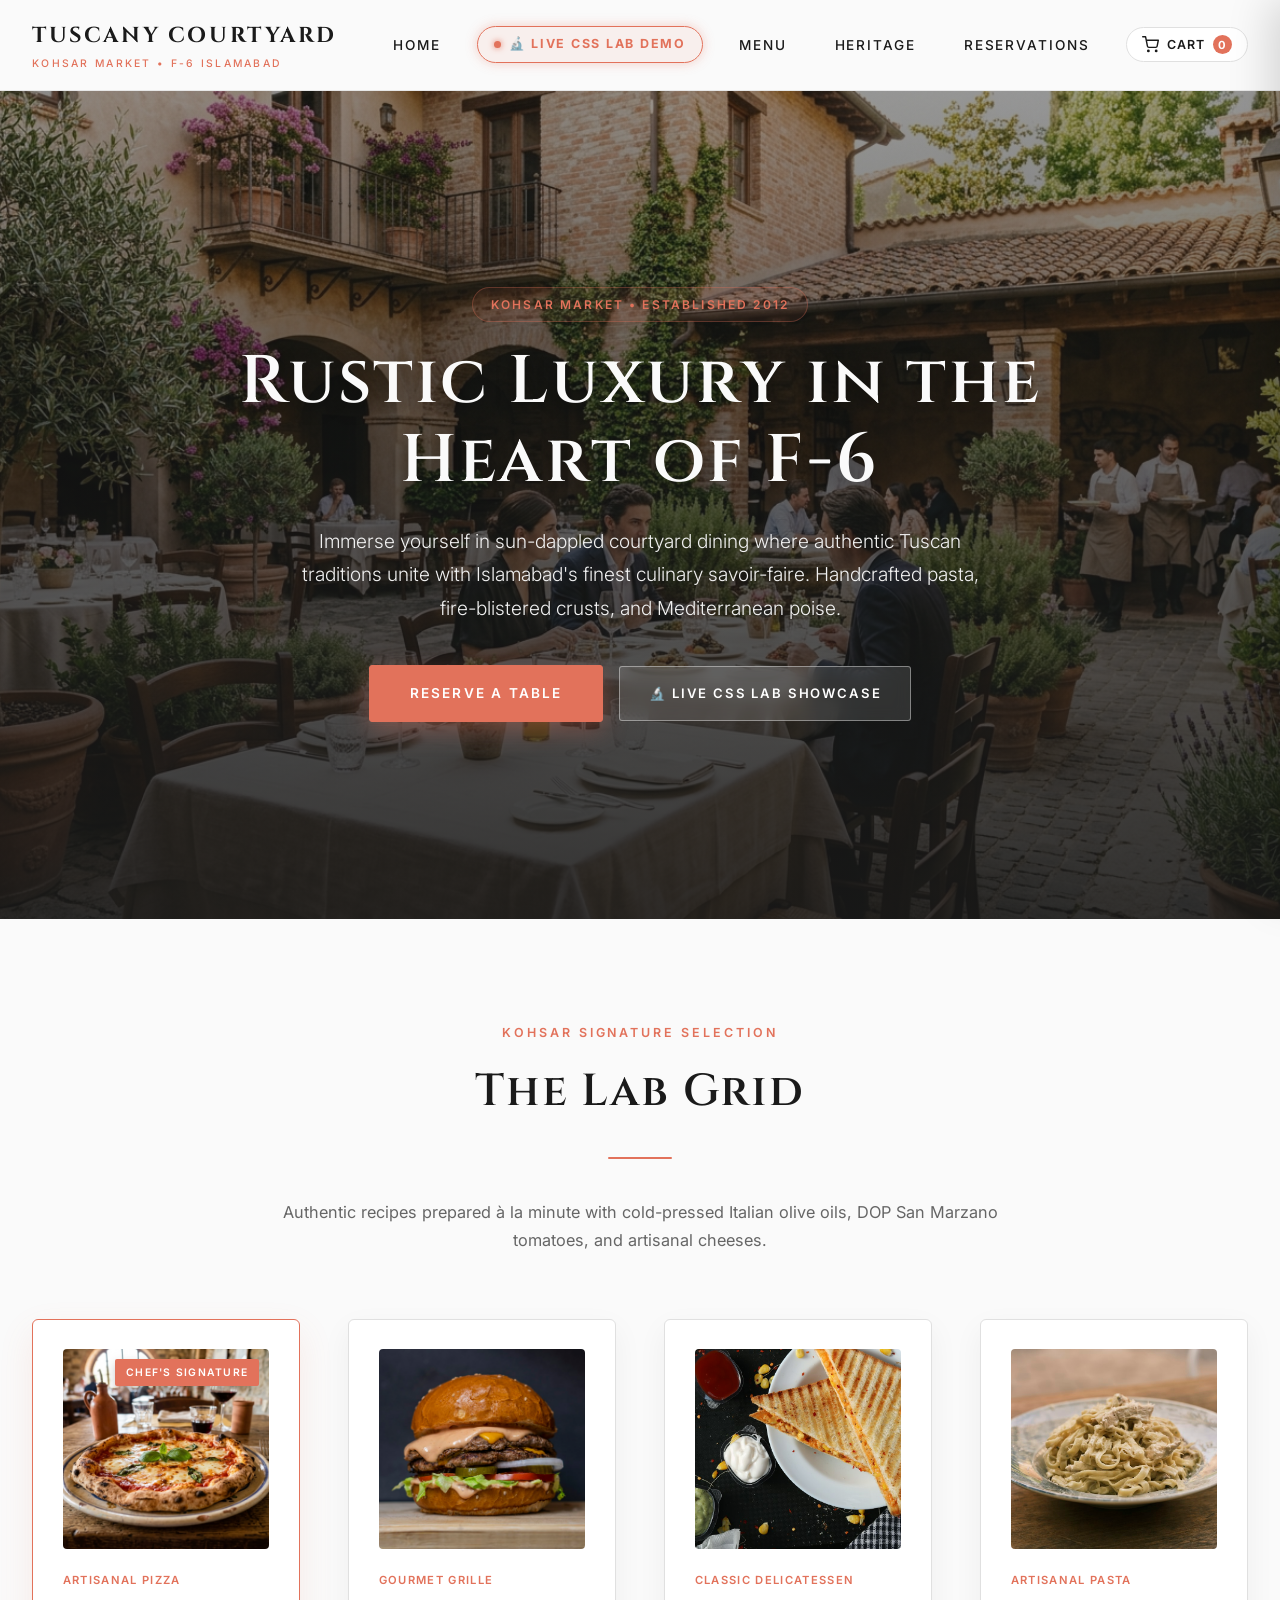
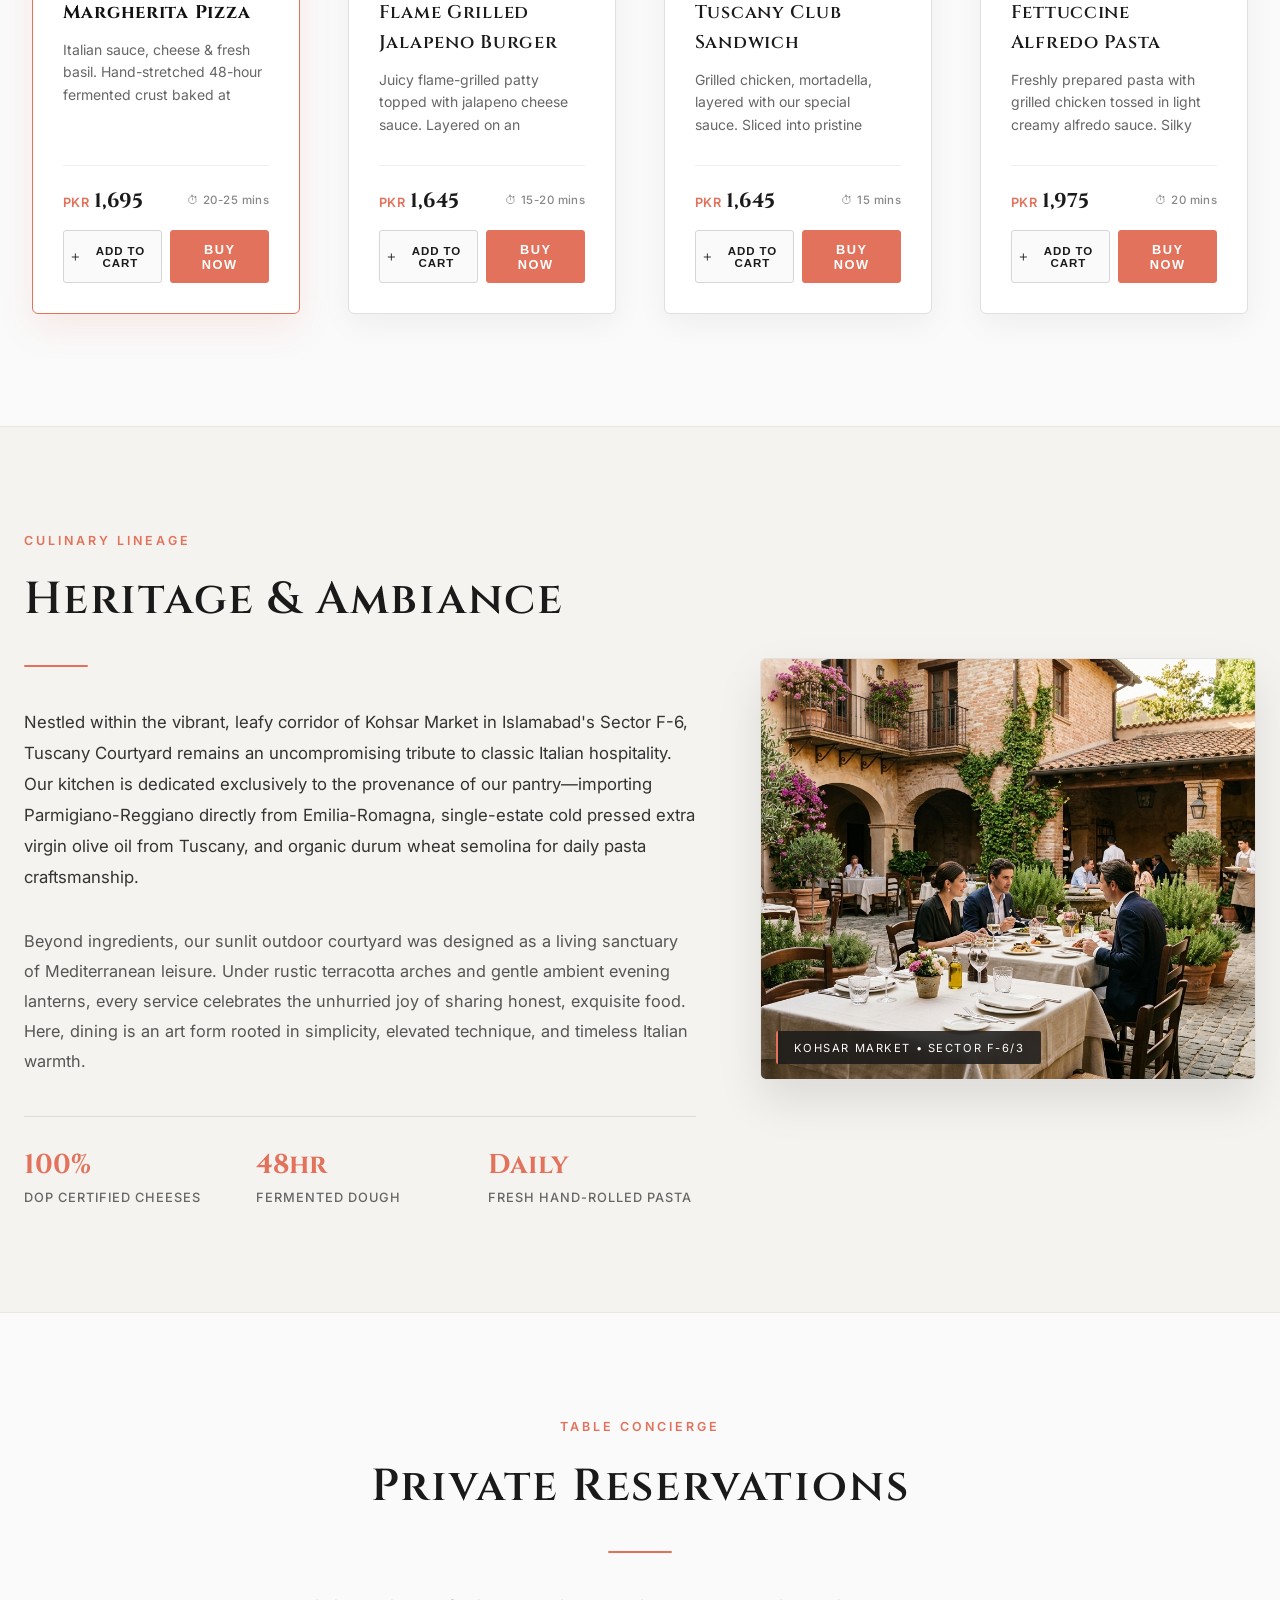
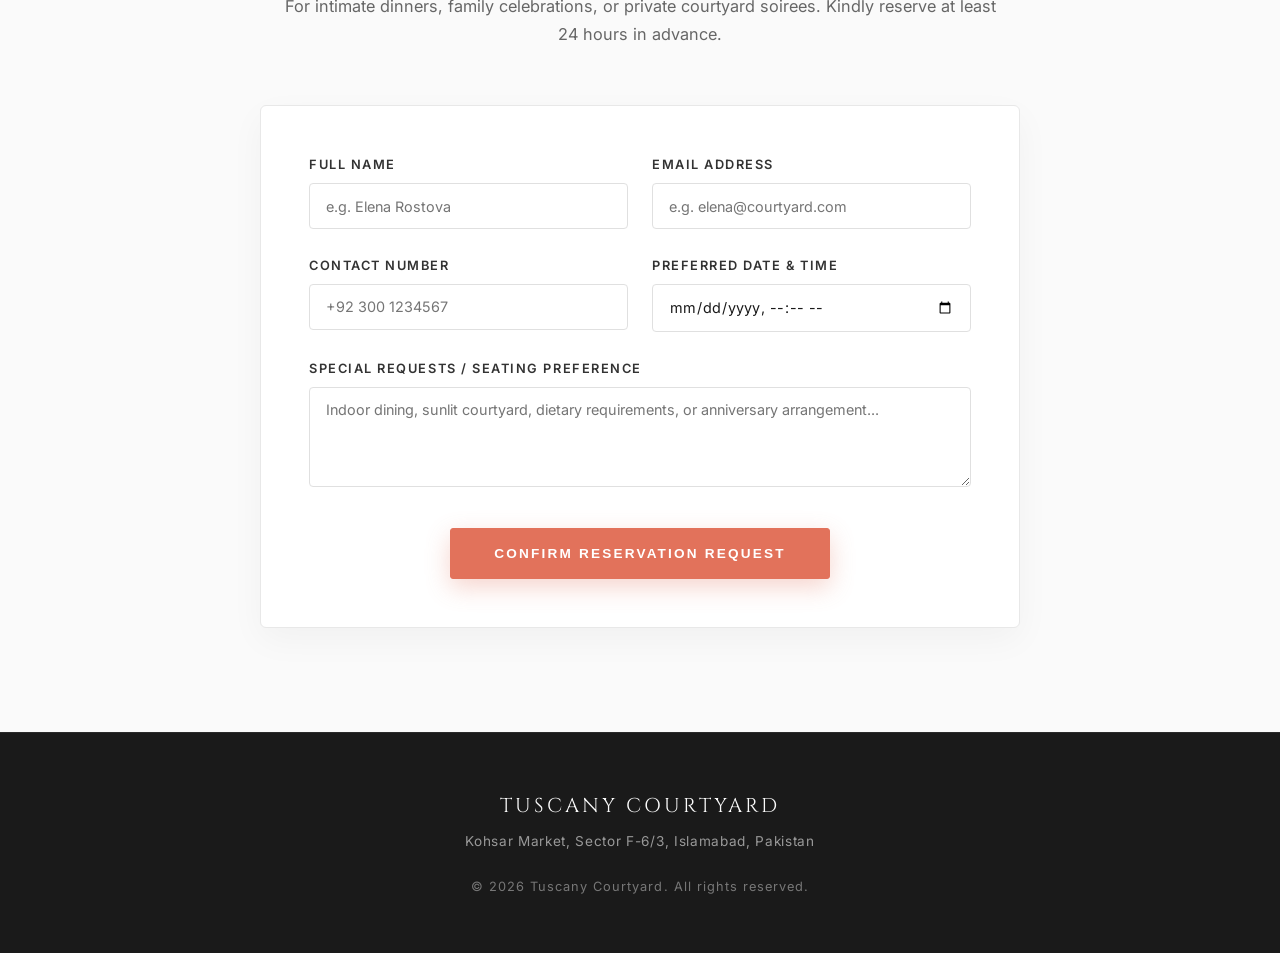
==== commit 1a4ddeca: "feat: add glowing navbar lab button and dedicated live CSS demonstration page (demo.html)" ====
--- a/index.html
+++ b/index.html
@@ -66,6 +66,13 @@
       <nav id="primary-nav" aria-label="Main Navigation">
         <ul class="nav-links-list">
           <li class="nav-item"><a href="#hero" class="nav-link">Home</a></li>
+          <!-- Glowing Academic Demonstration Link (Requested by Professor) -->
+          <li class="nav-item">
+            <a href="demo.html" class="nav-link lab-glow-btn" title="View Live CSS Mechanics Laboratory">
+              <span class="pulse-beacon"></span>
+              <span class="lab-btn-title">&#128300; Live CSS Lab Demo</span>
+            </a>
+          </li>
           <li class="nav-item"><a href="#menu" class="nav-link">Menu</a></li>
           <li class="nav-item"><a href="#heritage" class="nav-link">Heritage</a></li>
           <li class="nav-item"><a href="#reservations" class="nav-link">Reservations</a></li>
@@ -100,8 +107,13 @@
         Immerse yourself in sun-dappled courtyard dining where authentic Tuscan traditions unite with Islamabad's finest culinary savoir-faire. Handcrafted pasta, fire-blistered crusts, and Mediterranean poise.
       </p>
       
-      <!-- Primary Call to Action Button (display: inline-block) -->
-      <a href="#reservations" class="btn btn-primary" id="hero-reserve-btn">Reserve a Table</a>
+      <!-- Primary Call to Action & Academic Showcase Buttons (display: inline-block) -->
+      <div class="hero-actions-row">
+        <a href="#reservations" class="btn btn-primary" id="hero-reserve-btn">Reserve a Table</a>
+        <a href="demo.html" class="btn btn-hero-lab-link" title="Open Interactive CSS Laboratory">
+          &#128300; Live CSS Lab Showcase
+        </a>
+      </div>
 
       <!-- Academic Demonstration: Hidden decorative element using display: none -->
       <div class="decorative-secret-ribbon" aria-hidden="true">
--- a/style.css
+++ b/style.css
@@ -381,6 +381,71 @@
   transform: scale(1.35);
 }
 
+/* ==========================================================================
+   GLOWING ACADEMIC LAB SHOWCASE BUTTON (Beside Home)
+   ========================================================================== */
+.lab-glow-btn {
+  display: inline-flex !important;
+  align-items: center;
+  gap: 0.5rem;
+  background: rgba(226, 114, 91, 0.08);
+  border: 1px solid #E2725B;
+  color: #E2725B !important;
+  padding: 0.45rem 1rem !important;
+  border-radius: 50px;
+  font-weight: 700 !important;
+  font-size: 0.78rem !important;
+  letter-spacing: 0.08em;
+  text-transform: uppercase;
+  text-decoration: none;
+  position: relative;
+  box-shadow: 0 0 12px rgba(226, 114, 91, 0.35);
+  animation: glowPulseAnimation 2.2s infinite ease-in-out;
+  transition: all 0.3s ease-in-out;
+}
+
+.lab-glow-btn:hover {
+  background: #E2725B;
+  color: #FFFFFF !important;
+  box-shadow: 0 0 20px rgba(226, 114, 91, 0.7), 0 0 35px rgba(226, 114, 91, 0.35);
+  transform: scale(1.04);
+}
+
+.pulse-beacon {
+  width: 7px;
+  height: 7px;
+  background-color: #E2725B;
+  border-radius: 50%;
+  display: inline-block;
+  box-shadow: 0 0 6px #E2725B;
+  animation: beaconBlink 1.4s infinite ease-in-out;
+}
+
+.lab-glow-btn:hover .pulse-beacon {
+  background-color: #FFFFFF;
+  box-shadow: 0 0 8px #FFFFFF;
+}
+
+@keyframes glowPulseAnimation {
+  0% {
+    box-shadow: 0 0 6px rgba(226, 114, 91, 0.3), 0 0 12px rgba(226, 114, 91, 0.15);
+    border-color: rgba(226, 114, 91, 0.6);
+  }
+  50% {
+    box-shadow: 0 0 16px rgba(226, 114, 91, 0.7), 0 0 28px rgba(226, 114, 91, 0.35);
+    border-color: #E2725B;
+  }
+  100% {
+    box-shadow: 0 0 6px rgba(226, 114, 91, 0.3), 0 0 12px rgba(226, 114, 91, 0.15);
+    border-color: rgba(226, 114, 91, 0.6);
+  }
+}
+
+@keyframes beaconBlink {
+  0%, 100% { opacity: 1; transform: scale(1); }
+  50% { opacity: 0.3; transform: scale(0.65); }
+}
+
 
 
 /* ==========================================================================
@@ -458,6 +523,39 @@
   box-shadow: 0 8px 24px rgba(226, 114, 91, 0.35);
   transition: all 0.3s ease-in-out;
 }
+
+.hero-actions-row {
+  display: flex;
+  justify-content: center;
+  align-items: center;
+  gap: 1rem;
+  flex-wrap: wrap;
+}
+
+.btn-hero-lab-link {
+  background: rgba(255, 255, 255, 0.12);
+  backdrop-filter: blur(8px);
+  -webkit-backdrop-filter: blur(8px);
+  color: #FFFFFF;
+  border: 1px solid rgba(255, 255, 255, 0.4);
+  padding: 1rem 1.8rem;
+  font-size: 0.82rem;
+  letter-spacing: 0.14em;
+  text-transform: uppercase;
+  font-weight: 600;
+  border-radius: 3px;
+  text-decoration: none;
+  transition: all 0.3s ease-in-out;
+  display: inline-block;
+}
+
+.btn-hero-lab-link:hover {
+  background: #E2725B;
+  border-color: #E2725B;
+  transform: scale(0.98);
+  box-shadow: 0 6px 20px rgba(226, 114, 91, 0.4);
+}
+
 
 
 /* ==========================================================================
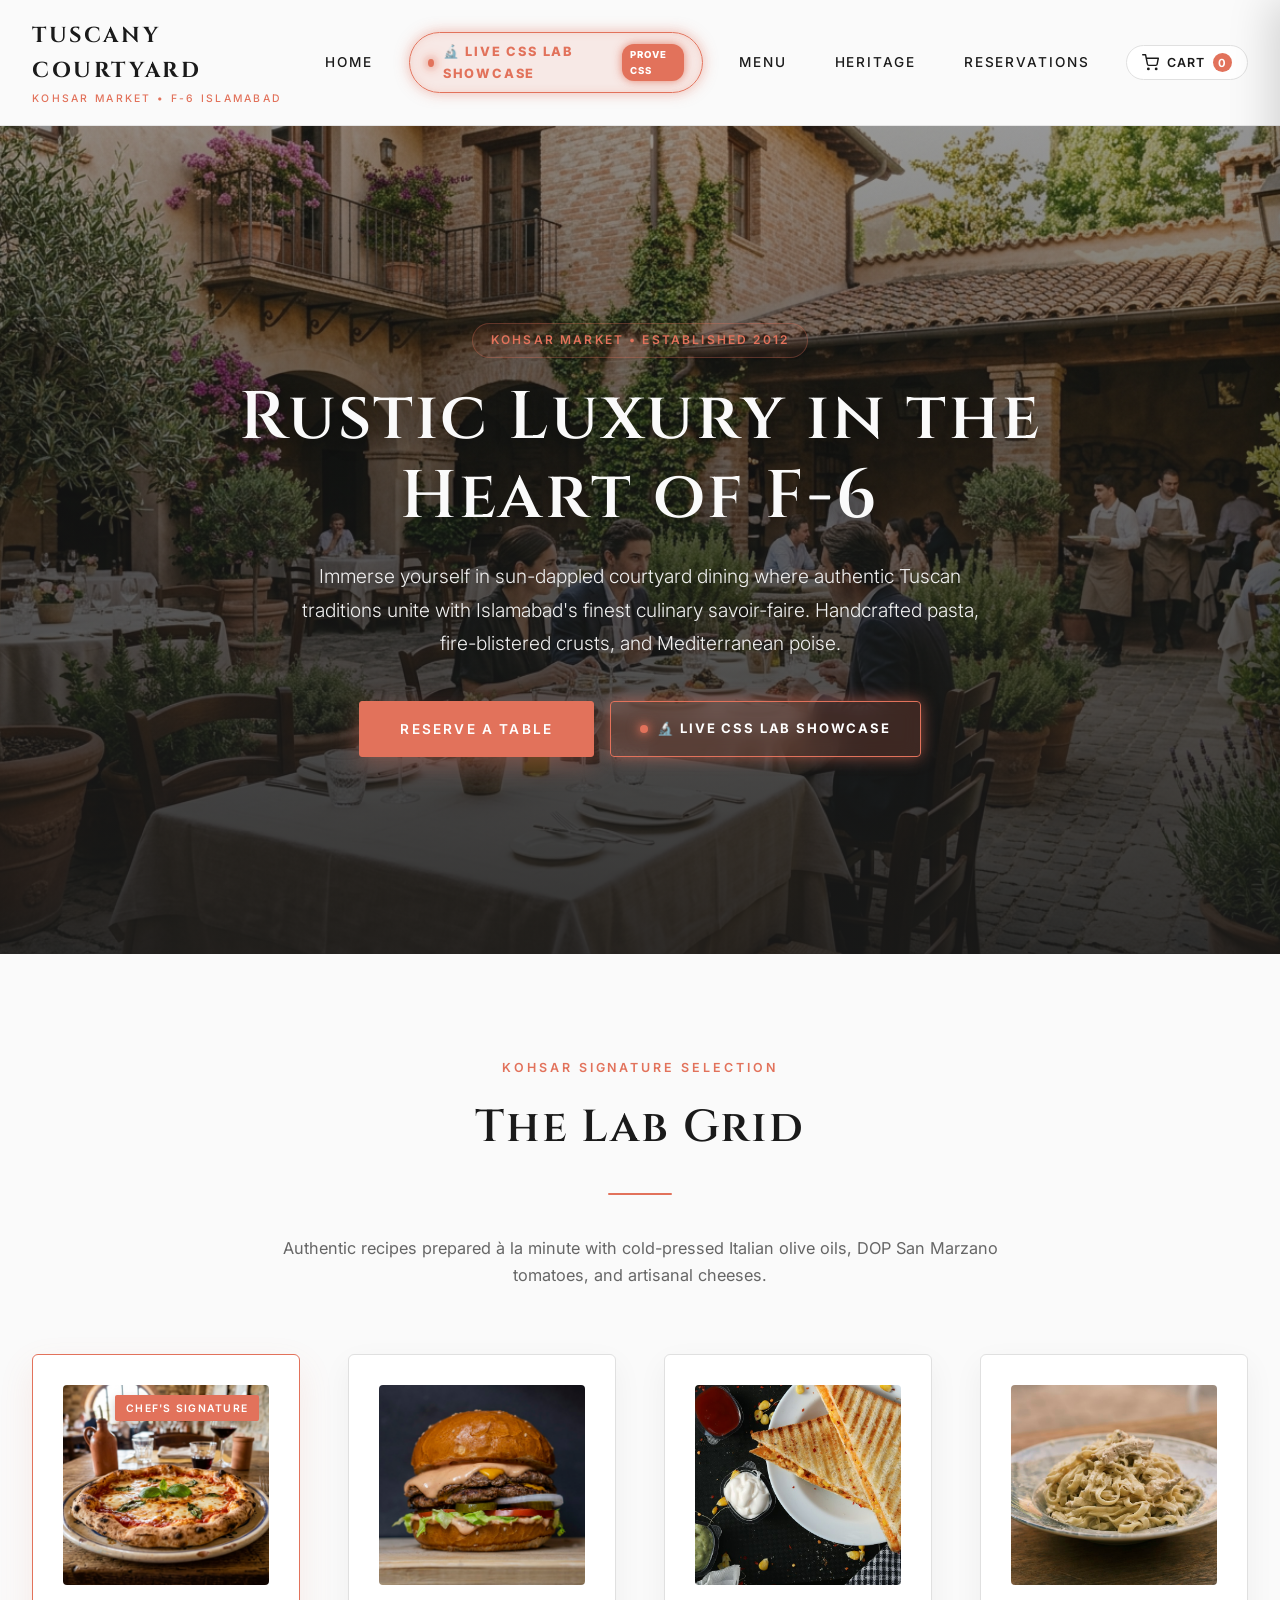
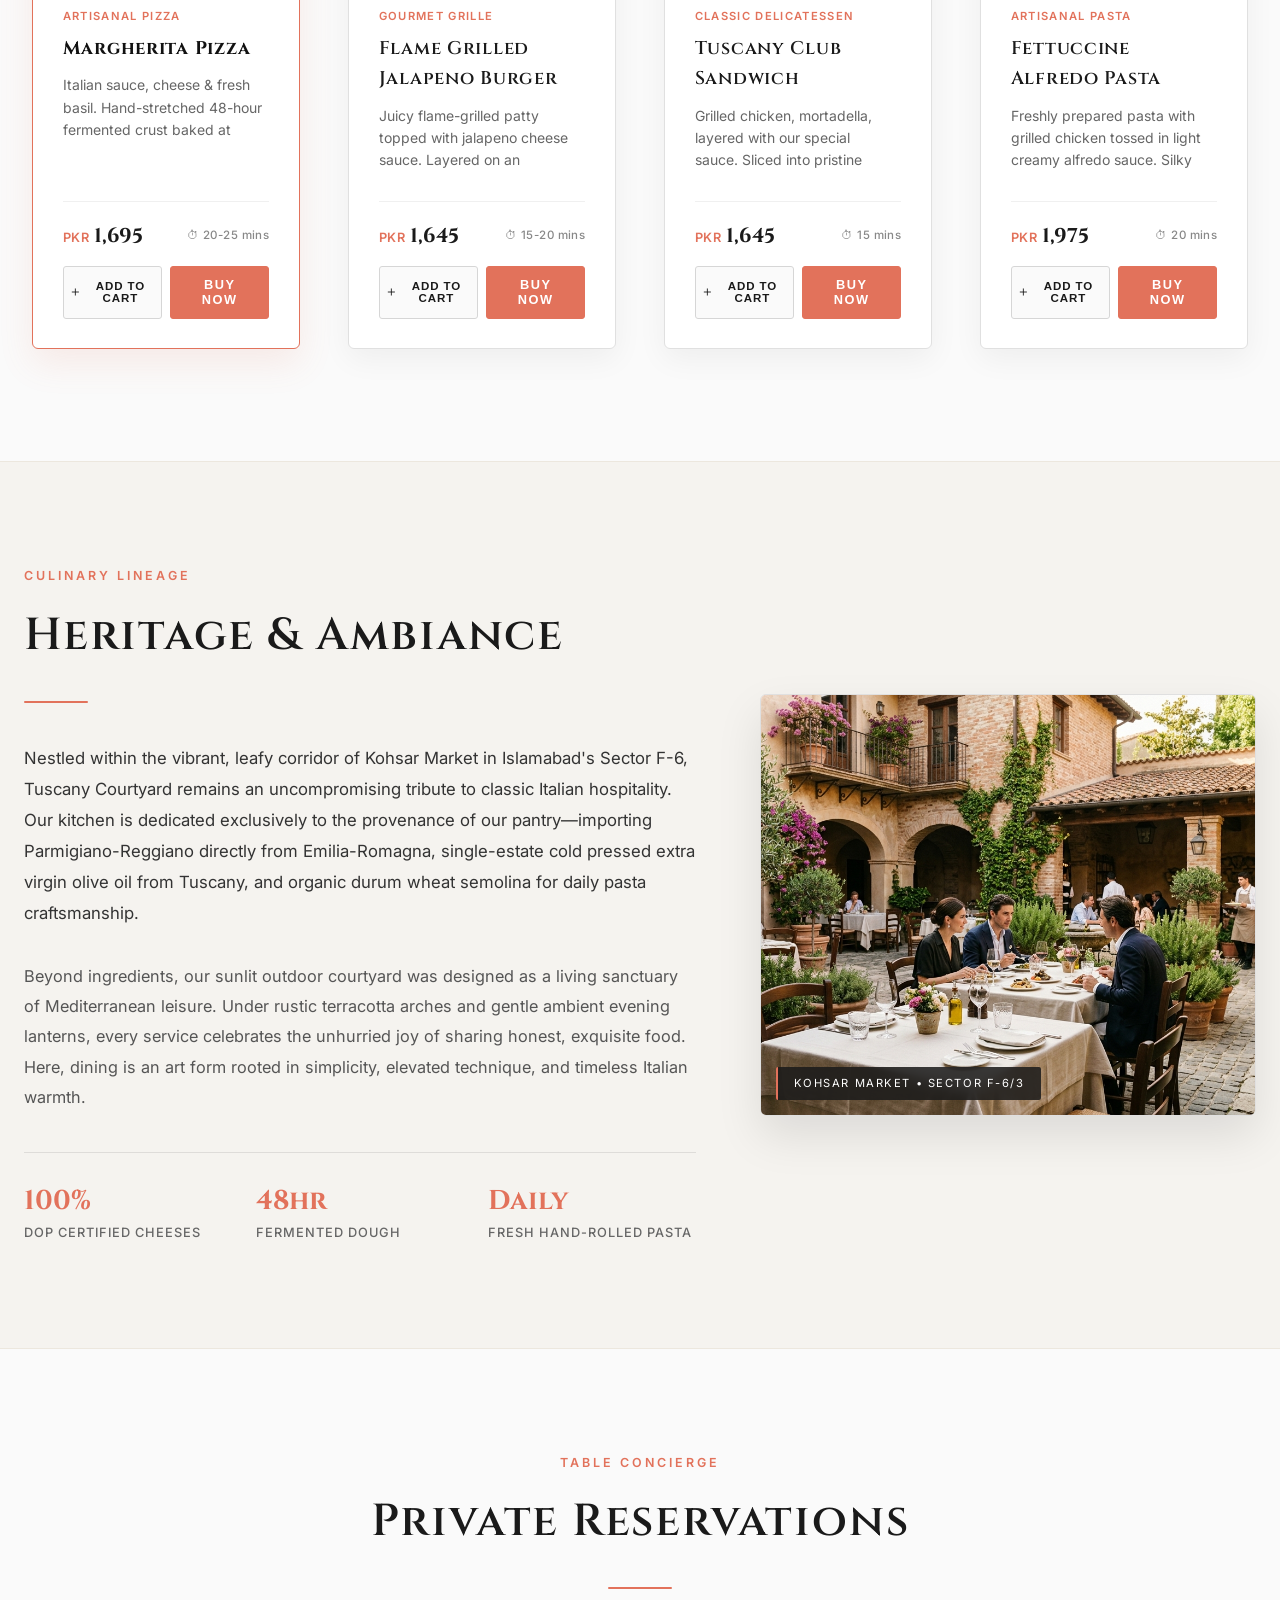
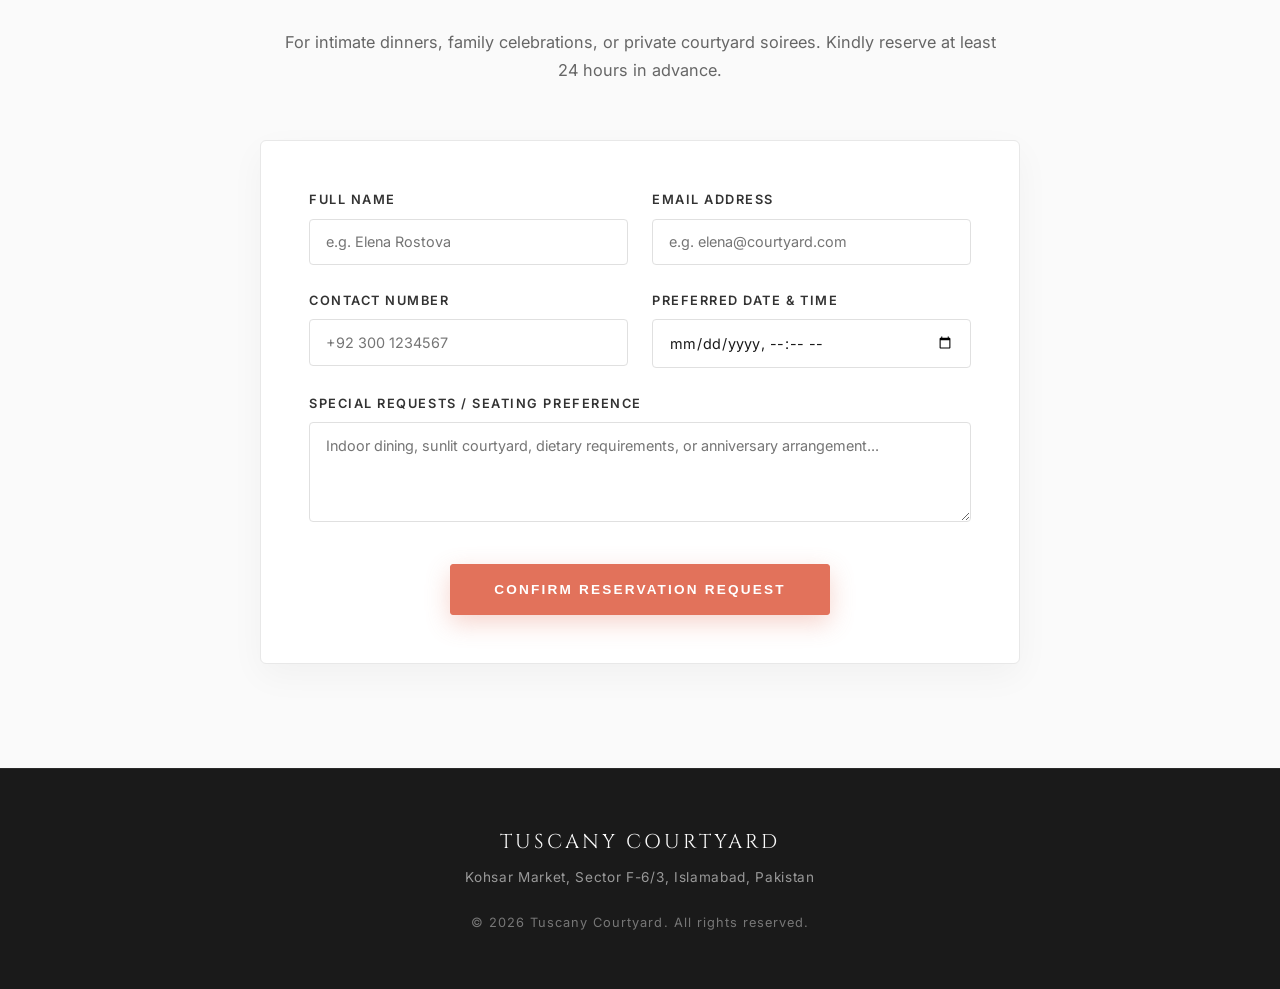
==== commit bf947f4e: "feat: enhance Live CSS Lab Showcase button with intense glowing, pulsing halo, and rapid blinking be" ====
--- a/index.html
+++ b/index.html
@@ -70,7 +70,8 @@
           <li class="nav-item">
             <a href="demo.html" class="nav-link lab-glow-btn" title="View Live CSS Mechanics Laboratory">
               <span class="pulse-beacon"></span>
-              <span class="lab-btn-title">&#128300; Live CSS Lab Demo</span>
+              <span class="lab-btn-title">&#128300; Live CSS Lab Showcase</span>
+              <span class="lab-pulse-tag">PROVE CSS</span>
             </a>
           </li>
           <li class="nav-item"><a href="#menu" class="nav-link">Menu</a></li>
@@ -111,6 +112,7 @@
       <div class="hero-actions-row">
         <a href="#reservations" class="btn btn-primary" id="hero-reserve-btn">Reserve a Table</a>
         <a href="demo.html" class="btn btn-hero-lab-link" title="Open Interactive CSS Laboratory">
+          <span class="pulse-beacon"></span>
           &#128300; Live CSS Lab Showcase
         </a>
       </div>
--- a/style.css
+++ b/style.css
@@ -382,68 +382,111 @@
 }
 
 /* ==========================================================================
-   GLOWING ACADEMIC LAB SHOWCASE BUTTON (Beside Home)
+   GLOWING & BLINKING ACADEMIC LAB SHOWCASE BUTTON (Beside Home)
+   High-visibility luminous pulse engineered for immediate instructor notice
    ========================================================================== */
 .lab-glow-btn {
   display: inline-flex !important;
   align-items: center;
-  gap: 0.5rem;
-  background: rgba(226, 114, 91, 0.08);
-  border: 1px solid #E2725B;
+  gap: 0.55rem;
+  background: rgba(226, 114, 91, 0.12);
+  border: 1.5px solid #E2725B;
   color: #E2725B !important;
-  padding: 0.45rem 1rem !important;
+  padding: 0.5rem 1.15rem !important;
   border-radius: 50px;
-  font-weight: 700 !important;
-  font-size: 0.78rem !important;
+  font-weight: 800 !important;
+  font-size: 0.8rem !important;
   letter-spacing: 0.08em;
   text-transform: uppercase;
   text-decoration: none;
   position: relative;
-  box-shadow: 0 0 12px rgba(226, 114, 91, 0.35);
-  animation: glowPulseAnimation 2.2s infinite ease-in-out;
-  transition: all 0.3s ease-in-out;
+  box-shadow: 0 0 14px rgba(226, 114, 91, 0.5), inset 0 0 8px rgba(226, 114, 91, 0.2);
+  animation: intenseGlowBlink 1.8s infinite ease-in-out;
+  transition: all 0.25s ease-in-out;
 }
 
 .lab-glow-btn:hover {
   background: #E2725B;
   color: #FFFFFF !important;
-  box-shadow: 0 0 20px rgba(226, 114, 91, 0.7), 0 0 35px rgba(226, 114, 91, 0.35);
-  transform: scale(1.04);
+  border-color: #FF7043;
+  box-shadow: 0 0 25px rgba(226, 114, 91, 0.95), 0 0 45px rgba(226, 114, 91, 0.6), inset 0 0 12px rgba(255, 255, 255, 0.5);
+  transform: scale(1.06);
 }
 
 .pulse-beacon {
-  width: 7px;
-  height: 7px;
+  width: 8px;
+  height: 8px;
   background-color: #E2725B;
   border-radius: 50%;
   display: inline-block;
-  box-shadow: 0 0 6px #E2725B;
-  animation: beaconBlink 1.4s infinite ease-in-out;
+  box-shadow: 0 0 8px #E2725B, 0 0 14px #E2725B;
+  animation: beaconBlinkFast 0.9s infinite alternate ease-in-out;
 }
 
 .lab-glow-btn:hover .pulse-beacon {
   background-color: #FFFFFF;
-  box-shadow: 0 0 8px #FFFFFF;
-}
-
-@keyframes glowPulseAnimation {
+  box-shadow: 0 0 10px #FFFFFF, 0 0 18px #FFFFFF;
+}
+
+/* Eye-Catching Action Tag beside text */
+.lab-pulse-tag {
+  background: #E2725B;
+  color: #FFFFFF;
+  font-size: 0.6rem;
+  font-weight: 800;
+  padding: 0.15rem 0.5rem;
+  border-radius: 12px;
+  letter-spacing: 0.1em;
+  margin-left: 0.2rem;
+  box-shadow: 0 0 10px rgba(226, 114, 91, 0.85);
+  animation: tagBlink 1.4s infinite alternate ease-in-out;
+}
+
+.lab-glow-btn:hover .lab-pulse-tag {
+  background: #FFFFFF;
+  color: #E2725B;
+  box-shadow: 0 0 12px #FFFFFF;
+}
+
+/* Luminous High-Intensity Glow & Blink Keyframe Animation */
+@keyframes intenseGlowBlink {
+  0%, 100% {
+    box-shadow: 0 0 10px rgba(226, 114, 91, 0.45), 0 0 18px rgba(226, 114, 91, 0.25), inset 0 0 6px rgba(226, 114, 91, 0.15);
+    border-color: rgba(226, 114, 91, 0.7);
+    background-color: rgba(226, 114, 91, 0.08);
+    transform: scale(1);
+  }
+  50% {
+    box-shadow: 0 0 22px rgba(226, 114, 91, 0.9), 0 0 38px rgba(226, 114, 91, 0.55), inset 0 0 12px rgba(226, 114, 91, 0.35);
+    border-color: #FF6E40;
+    background-color: rgba(226, 114, 91, 0.2);
+    transform: scale(1.04);
+  }
+}
+
+@keyframes beaconBlinkFast {
   0% {
-    box-shadow: 0 0 6px rgba(226, 114, 91, 0.3), 0 0 12px rgba(226, 114, 91, 0.15);
-    border-color: rgba(226, 114, 91, 0.6);
-  }
-  50% {
-    box-shadow: 0 0 16px rgba(226, 114, 91, 0.7), 0 0 28px rgba(226, 114, 91, 0.35);
-    border-color: #E2725B;
+    opacity: 0.35;
+    transform: scale(0.75);
+    box-shadow: 0 0 4px #E2725B;
   }
   100% {
-    box-shadow: 0 0 6px rgba(226, 114, 91, 0.3), 0 0 12px rgba(226, 114, 91, 0.15);
-    border-color: rgba(226, 114, 91, 0.6);
-  }
-}
-
-@keyframes beaconBlink {
-  0%, 100% { opacity: 1; transform: scale(1); }
-  50% { opacity: 0.3; transform: scale(0.65); }
+    opacity: 1;
+    transform: scale(1.35);
+    box-shadow: 0 0 14px #FF5722, 0 0 24px #E2725B;
+  }
+}
+
+@keyframes tagBlink {
+  0% {
+    transform: scale(0.95);
+    opacity: 0.85;
+  }
+  100% {
+    transform: scale(1.08);
+    opacity: 1;
+    box-shadow: 0 0 14px rgba(226, 114, 91, 1);
+  }
 }
 
 
@@ -533,28 +576,44 @@
 }
 
 .btn-hero-lab-link {
-  background: rgba(255, 255, 255, 0.12);
+  background: rgba(226, 114, 91, 0.2);
   backdrop-filter: blur(8px);
   -webkit-backdrop-filter: blur(8px);
   color: #FFFFFF;
-  border: 1px solid rgba(255, 255, 255, 0.4);
+  border: 1.5px solid #E2725B;
   padding: 1rem 1.8rem;
   font-size: 0.82rem;
   letter-spacing: 0.14em;
   text-transform: uppercase;
-  font-weight: 600;
-  border-radius: 3px;
+  font-weight: 700;
+  border-radius: 4px;
   text-decoration: none;
   transition: all 0.3s ease-in-out;
-  display: inline-block;
+  display: inline-flex;
+  align-items: center;
+  gap: 0.6rem;
+  box-shadow: 0 0 16px rgba(226, 114, 91, 0.6);
+  animation: heroLabBtnGlow 2s infinite ease-in-out;
 }
 
 .btn-hero-lab-link:hover {
   background: #E2725B;
-  border-color: #E2725B;
-  transform: scale(0.98);
-  box-shadow: 0 6px 20px rgba(226, 114, 91, 0.4);
-}
+  border-color: #FF7043;
+  transform: scale(1.03);
+  box-shadow: 0 0 30px rgba(226, 114, 91, 0.95), 0 0 50px rgba(226, 114, 91, 0.5);
+}
+
+@keyframes heroLabBtnGlow {
+  0%, 100% {
+    box-shadow: 0 0 12px rgba(226, 114, 91, 0.45);
+    border-color: #E2725B;
+  }
+  50% {
+    box-shadow: 0 0 28px rgba(226, 114, 91, 0.9), 0 0 45px rgba(226, 114, 91, 0.5);
+    border-color: #FF8A65;
+  }
+}
+
 
 
 
